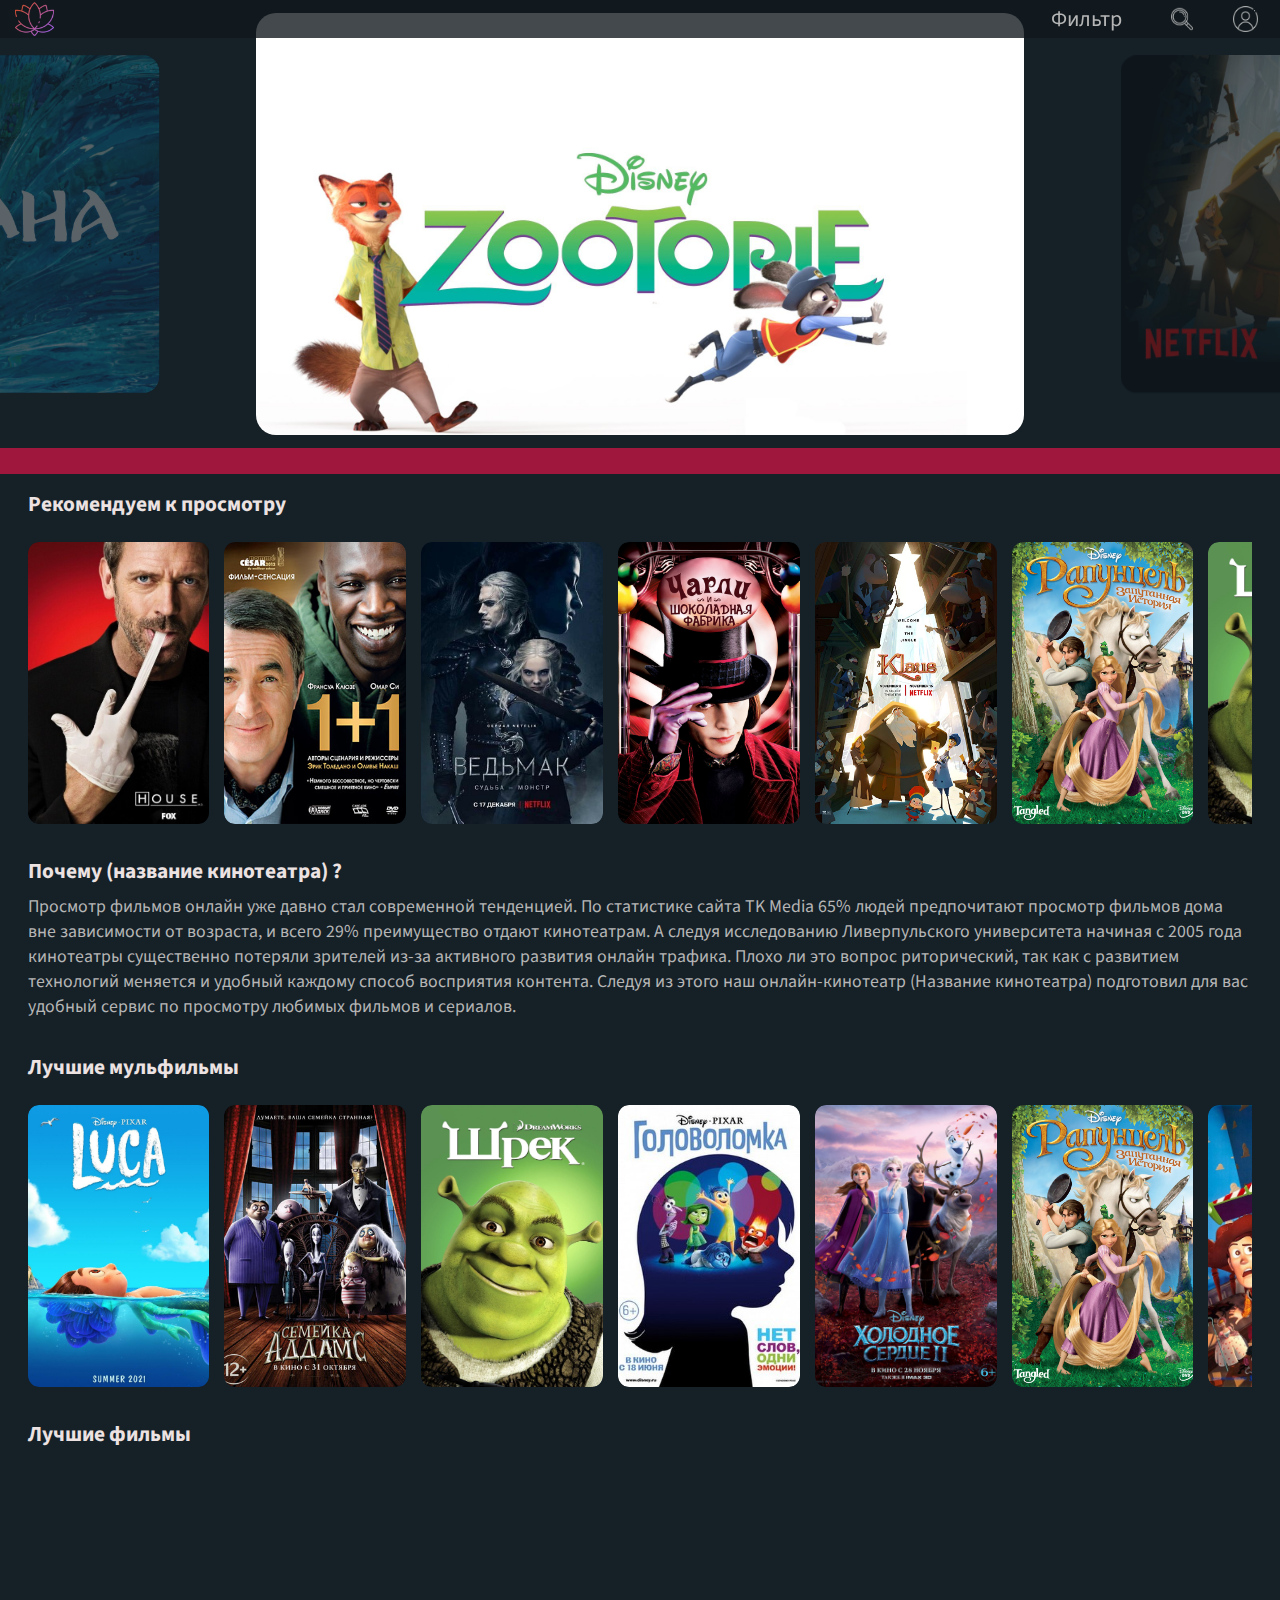
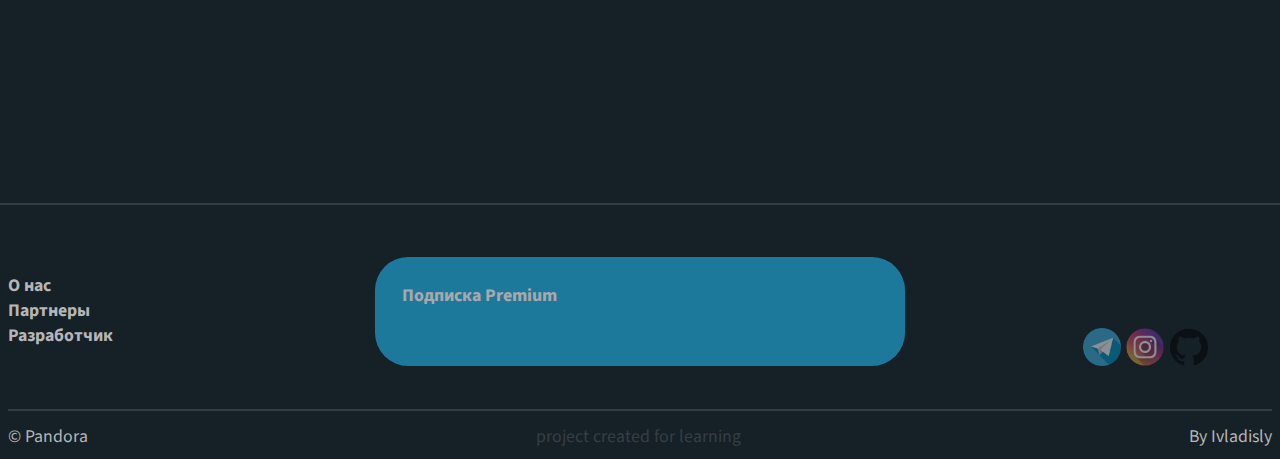
==== index.html @ 3c6affc3 "Add files via upload" ====
<!DOCTYPE html>
<html lang="en">
<head>
	<meta charset="UTF-8">
	<link rel="preconnect" href="https://fonts.googleapis.com">
	<link rel="preconnect" href="https://fonts.gstatic.com" crossorigin>
	<link href="https://fonts.googleapis.com/css2?family=Source+Sans+Pro:wght@400;600&display=swap" rel="stylesheet">
	<link rel="stylesheet" type="text/css" href="Style/swiper/swiper-bundle.min.css">
	<link rel="stylesheet" type="text/css" href="Style/cascading.css">
	<meta name="viewport" content="width=device-width, initial-scale=1.0">
	<meta content="width=device-width, initial-scale=1.0, maximum-scale=1.0, user-scale=0" name="viewport"/>
	<meta name="viewport" content="width=device-width"/>
	<title>SiteLogic</title>
</head>
<body>


	<div class="mainHeadBlock" id="head">
		<div class="header">
			<a href="#header" class="logoLink"><img class="logo" src="source/Icons/lotus.png"></a>
			<ul class="ul">
				Фильтр
			</ul>
			<div class="searchMainBlock">
				<img src="source/Icons/search.png" id="search_icon" class="popupLink">
			</div>
			<div class="profile">
				<img src="source/Icons/user.png" id="user_icon">
			</div>
		</div>
	</div>
	<div class="popupSearch">
		<div class="popupContent">
			<a class="popupClose">&#10006</a>
			<input type="text" name="" placeholder="Что-бы посмотреть ?" class="searchInput">
			<ul class="searchMenu">
				<ol>Моана</ol>
				<ol>Властелин колец</ol>
				<ol>Лука</ol>
				<ol>Дюна</ol>
				<ol>Клаус</ol>
				<ol>Пираты Карибского моря</ol>
				<ol></ol>
				<ol></ol>
				<ol></ol>
				<ol></ol>
				<ol></ol>
				<ol></ol>
				<ol></ol>
				<ol></ol>
				<ol></ol>
				<ol></ol>
				<ol></ol>
				<ol></ol>
				<ol></ol>
				<ol></ol>
				<ol></ol>
				<ol></ol>
				<ol></ol>
				<ol></ol>
				<ol></ol>
				<ol></ol>		
			</ul>
		</div>
	</div>


	<header class="headerHEADER" id="header">
		<div class="headerContainer">
			<div class="swiper-wrapper HeaderSlider">
				<div class="swiper-slide Header__slide" style="background-image: url(source/Background/Movie-Header/zootopia-poster.jpg);">
					<div class="HeaderSlide_info">
						<h3 class="Title">Зверополис</h3>
						<p> 9.1 <span class="bar"><span class="rating" style="width: 91%;"></span></span></p>
						<div class="pointer">
							<div class="follow"></div>
							<div class="dislike"></div>
							<div class="arrowUp"></div>
						</div>
					</div>
				</div>
				<div class="swiper-slide Header__slide" style="background-image: url(source/Background/Movie-Header/Klaus.jpg);">
					<div class="HeaderSlide_info">
						<h3 class="Title">Клаус</h3>
						<p> 9.3 <span class="bar"><span class="rating" style="width: 93%;"></span></span></p>
						<div class="pointer">
							<div class="follow"></div>
							<div class="dislike"></div>
							<div class="arrowUp"></div>
						</div>
					</div>
				</div>
				<div class="swiper-slide Header__slide" style="background-image: url(source/Background/Movie-Header/Sing2.jpg);">
					<div class="HeaderSlide_info">
						<h3 class="Title">Пой 2</h3>
						<p> 8.9 <span class="bar"><span class="rating" style="width: 89%;"></span></span></p>
						<div class="pointer">
							<div class="follow"></div>
							<div class="dislike"></div>
							<div class="arrowUp"></div>
						</div>
					</div>
				</div>
				<div class="swiper-slide Header__slide" style="background-image: url(source/Background/Movie-Header/Moana.jpg);">
					<div class="HeaderSlide_info">
						<h3 class="Title">Моана</h3>
						<p> 7.8 <span class="bar"><span class="rating" style="width: 78%;"></span></span></p>
						<div class="pointer">
							<div class="follow"></div>
							<div class="dislike"></div>
							<div class="arrowUp"></div>
						</div>
					</div>
				</div>

				</div>
				
			</div>
		</div>
	</header>
	<div class="header__bottomLine"></div>
	<div class="content">
		<div class="MainSliderBlock">
			<h2>Рекомендуем к просмотру</h2>
			<div class="recomendedBlock__inner">
				<div class="swiper-wrapper recomendedFilm_Slider">
					<div class="swiper-slide recomendedFilm">
						<div class="filmIMG__inner" style="background-image: url(source/Background/Movie_Poster/Recomended/House.jpg);">
							<div class="aboutFilm">
								<h3 class="title" href=""> Доктор Хаус </h3>
								<div class="follow follow_film"></div>
								<p class="film_raiting">8.9<span class="bar"><span class="rating" style="width: 89%;"></span></span></p>
								<p class="genre">2004, медицинская драма, сериалы, комедия </p>
								<p class="duration">42 мин.</p>
							</div>
						</div>
					</div>
					<div class="swiper-slide recomendedFilm">
						<div class="filmIMG__inner" style="background-image: url(source/Background/Movie_Poster/Recomended/1Plus1.jpg);">
							<div class="aboutFilm">
								<h3 class="title" href=""> 1 + 1 </h3>
								<div class="follow follow_film"></div>
								<p class="film_raiting">9.2<span class="bar"><span class="rating" style="width: 92%;"></span></span></p>
								<p class="genre">2011, драма, комедия</p>
								<p class="duration">112 мин.</p>
							</div>
						</div>
					</div>
					<div class="swiper-slide recomendedFilm">
						<div class="filmIMG__inner" style="background-image: url(source/Background/Movie_Poster/Recomended/Witcher.jpg);">
							<div class="aboutFilm">
								<h3 class="title" href=""> Ведьмак </h3>
								<div class="follow follow_film"></div>
								<p class="film_raiting">9.3<span class="bar"><span class="rating" style="width: 93%;"></span></span></p>
								<p class="genre">2019, сериалы, фэнтези, приключения</p>
								<p class="duration">47-67 мин.</p>
							</div>
						</div>
					</div>
					<div class="swiper-slide recomendedFilm">
						<div class="filmIMG__inner" style="background-image: url(source/Background/Movie_Poster/Recomended/charlieAndChocolate.jpg);">
							<div class="aboutFilm">
								<h3 class="title" href=""> Чарли и шоколадная фабрика</h3>
								<div class="follow follow_film"></div>
								<p class="film_raiting">9.5<span class="bar"><span class="rating" style="width: 95%;"></span></span></p>
								<p class="genre">2005, детский, фэнтези, мюзикл</p>
								<p class="duration">115 мин.</p>
							</div>
						</div>
					</div>
					<div class="swiper-slide recomendedFilm">
						<div class="filmIMG__inner" style="background-image: url(source/Background/Movie_Poster/Recomended/Klaus.jpg);">
							<div class="aboutFilm">
								<h3 class="title" href=""> Клаус</h3>
								<div class="follow follow_film"></div>
								<p class="film_raiting">9.3<span class="bar"><span class="rating" style="width: 93%;"></span></span></p>
								<p class="genre">2019, детский, комедия, драма</p>
								<p class="duration">97 мин.</p>
							</div>
						</div>
					</div>
					<div class="swiper-slide recomendedFilm">
						<div class="filmIMG__inner" style="background-image: url(source/Background/Movie_Poster/Recomended/Tangled.jpg);">
							<div class="aboutFilm">
								<h3 class="title" href=""> Рапунцель </h3>
								<div class="follow follow_film"></div>
								<p class="film_raiting">9.5<span class="bar"><span class="rating" style="width: 95%;"></span></span></p>
								<p class="genre">2010, детский, мюзикл</p>
								<p class="duration">100 мин.</p>
							</div>
						</div>
					</div>
					<div class="swiper-slide recomendedFilm">
						<div class="filmIMG__inner" style="background-image: url(source/Background/Movie_Poster/Recomended/Shrek.jpg);">
							<div class="aboutFilm">
								<h3 class="title" href=""> Шрек </h3>
								<div class="follow follow_film"></div>
								<p class="film_raiting">8.3<span class="bar"><span class="rating" style="width: 83%;"></span></span></p>
								<p class="genre">2001, комедия, фэнтези</p>
								<p class="duration">90 мин.</p>
							</div>
						</div>
					</div>
					<div class="swiper-slide recomendedFilm">
						<div class="filmIMG__inner" style="background-image: url(source/Background/Movie_Poster/Recomended/coldHeart_2.jpg);">
							<div class="aboutFilm">
								<h3 class="title" href=""> Холодное сердце 2 </h3>
								<div class="follow follow_film"></div>
								<p class="film_raiting">8.8<span class="bar"><span class="rating" style="width: 88%;"></span></span></p>
								<p class="genre">2019, детский, мюзикл</p>
								<p class="duration">103 мин.</p>
							</div>
						</div>
					</div>
					<div class="swiper-slide recomendedFilm">
						<div class="filmIMG__inner" style="background-image: url(source/Background/Movie_Poster/Recomended/ToyStory_1.jpg);">
							<div class="aboutFilm">
								<h3 class="title" href=""> История игрушек </h3>
								<div class="follow follow_film"></div>
								<p class="film_raiting">9.5<span class="bar"><span class="rating" style="width: 95%;"></span></span></p>
								<p class="genre">1995, детский, комедия</p>
								<p class="duration">81 мин.</p>
							</div>
						</div>
					</div>
					<div class="swiper-slide recomendedFilm">
						<div class="filmIMG__inner" style="background-image: url(source/Background/Movie_Poster/Recomended/puzzle.jpg);">
							<div class="aboutFilm">
								<h3 class="title" href=""> Головоломка </h3>
								<div class="follow follow_film"></div>
								<p class="film_raiting">8.2<span class="bar"><span class="rating" style="width: 82%;"></span></span></p>
								<p class="genre">2015, детский, комедия</p>
								<p class="duration">102 мин.</p>
							</div>
						</div>
					</div>
					<div class="swiper-slide recomendedFilm">
						<div class="filmIMG__inner" style="background-image: url(source/Background/Movie_Poster/Recomended/Raya.jpg);">
							<div class="aboutFilm">
								<h3 class="title" href=""> Райя и последний дракон </h3>
								<div class="follow follow_film"></div>
								<p class="film_raiting">8.9<span class="bar"><span class="rating" style="width: 89%;"></span></span></p>
								<p class="genre">2021, детский, фэнтези</p>
								<p class="duration">114 мин.</p>
							</div>
						</div>
					</div>
					<div class="swiper-slide recomendedFilm">
						<div class="filmIMG__inner" style="background-image: url(source/Background/Movie_Poster/Recomended/kungFuPanda.jpg);">
							<div class="aboutFilm">
								<h3 class="title" href=""> Кунг-фу панда </h3>
								<div class="follow follow_film"></div>
								<p class="film_raiting">7.8<span class="bar"><span class="rating" style="width: 78%;"></span></span></p>
								<p class="genre">2008, детский, комедия</p>
								<p class="duration">92 мин.</p>
							</div>
						</div>
					</div>
					<div class="swiper-slide recomendedFilm">
						<div class="filmIMG__inner" style="background-image: url(source/Background/Movie_Poster/Recomended/Adams.jpg);">
							<div class="aboutFilm">
								<h3 class="title" href=""> Семейка адамс </h3>
								<div class="follow follow_film"></div>
								<p class="film_raiting">6.6<span class="bar"><span class="rating" style="width: 66%;"></span></span></p>
								<p class="genre">2019, детский, комедия</p>
								<p class="duration">87 мин.</p>
							</div>
						</div>
					</div>
					<div class="swiper-slide recomendedFilm">
						<div class="filmIMG__inner" style="background-image: url(source/Background/Movie_Poster/Recomended/coldHeart_1.jpg);">
							<div class="aboutFilm">
								<h3 class="title" href=""> Холодное сердце </h3>
								<div class="follow follow_film"></div>
								<p class="film_raiting">7.8<span class="bar"><span class="rating" style="width: 78%;"></span></span></p>
								<p class="genre">2013, детский, мюзикл</p>
								<p class="duration">102 мин.</p>
							</div>
						</div>
					</div>
					<div class="swiper-slide recomendedFilm">
						<div class="filmIMG__inner" style="background-image: url(source/Background/Movie_Poster/Recomended/Luca.jpg);">
							<div class="aboutFilm">
								<h3 class="title" href=""> Лука </h3>
								<div class="follow follow_film"></div>
								<p class="film_raiting">7.7<span class="bar"><span class="rating" style="width: 77%;"></span></span></p>
								<p class="genre">2021, фэнтези, комедия</p>
								<p class="duration">95 мин.</p>
							</div>
						</div>
					</div>
				</div>
				<div class="swiper-button-next"></div>
				<div class="swiper-button-prev"></div>
			</div>
		</div>
		<div class="AboutUsInfoBlock">
			<h2> Почему (название кинотеатра) ?</h2>
			<p> Просмотр фильмов онлайн уже давно стал современной тенденцией. По статистике сайта TK Media 65% людей предпочитают просмотр фильмов дома вне зависимости от возраста, и всего 29% преимущество отдают кинотеатрам. А следуя исследованию Ливерпульского университета начиная с 2005 года кинотеатры существенно потеряли зрителей из-за активного развития онлайн трафика. Плохо ли это вопрос риторический, так как с развитием технологий меняется и удобный каждому способ восприятия контента. Следуя из этого наш онлайн-кинотеатр (Название кинотеатра) подготовил для вас удобный сервис по просмотру любимых фильмов и сериалов.</p>
		</div>
		<div class="MainSliderBlock">
			<h2> Лучшие мульфильмы </h2>
			<div class="recomendedBlock__inner">
				<div class="swiper-wrapper recomendedFilm_Slider">
					<div class="swiper-slide recomendedFilm">
						<div class="filmIMG__inner" style="background-image: url(source/Background/Movie_Poster/Recomended/Luca.jpg);">
							<div class="aboutFilm">
								<h3 class="title" href=""> Лука </h3>
								<div class="follow follow_film"></div>
								<p class="film_raiting">7.7<span class="bar"><span class="rating" style="width: 77%;"></span></span></p>
								<p class="genre">2021, фэнтези, комедия</p>
								<p class="duration">95 мин.</p>
							</div>
						</div>
					</div>
					<div class="swiper-slide recomendedFilm">
						<div class="filmIMG__inner" style="background-image: url(source/Background/Movie_Poster/Recomended/Adams.jpg);">
							<div class="aboutFilm">
								<h3 class="title" href=""> Семейка адамс </h3>
								<div class="follow follow_film"></div>
								<p class="film_raiting">6.6<span class="bar"><span class="rating" style="width: 66%;"></span></span></p>
								<p class="genre">2019, детский, комедия</p>
								<p class="duration">87 мин.</p>
							</div>
						</div>
					</div>
					<div class="swiper-slide recomendedFilm">
						<div class="filmIMG__inner" style="background-image: url(source/Background/Movie_Poster/Recomended/Shrek.jpg);">
							<div class="aboutFilm">
								<h3 class="title" href=""> Шрек </h3>
								<div class="follow follow_film"></div>
								<p class="film_raiting">8.3<span class="bar"><span class="rating" style="width: 83%;"></span></span></p>
								<p class="genre">2001, комедия, фэнтези</p>
								<p class="duration">90 мин.</p>
							</div>
						</div>
					</div>
					<div class="swiper-slide recomendedFilm">
						<div class="filmIMG__inner" style="background-image: url(source/Background/Movie_Poster/Recomended/puzzle.jpg);">
							<div class="aboutFilm">
								<h3 class="title" href=""> Головоломка </h3>
								<div class="follow follow_film"></div>
								<p class="film_raiting">8.2<span class="bar"><span class="rating" style="width: 82%;"></span></span></p>
								<p class="genre">2015, детский, комедия</p>
								<p class="duration">102 мин.</p>
							</div>
						</div>
					</div>
					<div class="swiper-slide recomendedFilm">
						<div class="filmIMG__inner" style="background-image: url(source/Background/Movie_Poster/Recomended/coldHeart_2.jpg);">
							<div class="aboutFilm">
								<h3 class="title" href=""> Холодное сердце 2 </h3>
								<div class="follow follow_film"></div>
								<p class="film_raiting">8.8<span class="bar"><span class="rating" style="width: 88%;"></span></span></p>
								<p class="genre">2019, детский, мюзикл</p>
								<p class="duration">103 мин.</p>
							</div>
						</div>
					</div>
					<div class="swiper-slide recomendedFilm">
						<div class="filmIMG__inner" style="background-image: url(source/Background/Movie_Poster/Recomended/Tangled.jpg);">
							<div class="aboutFilm">
								<h3 class="title" href=""> Рапунцель </h3>
								<div class="follow follow_film"></div>
								<p class="film_raiting">9.5<span class="bar"><span class="rating" style="width: 95%;"></span></span></p>
								<p class="genre">2010, детский, мюзикл</p>
								<p class="duration">100 мин.</p>
							</div>
						</div>
					</div>
					<div class="swiper-slide recomendedFilm">
						<div class="filmIMG__inner" style="background-image: url(source/Background/Movie_Poster/Recomended/ToyStory_1.jpg);">
							<div class="aboutFilm">
								<h3 class="title" href=""> История игрушек </h3>
								<div class="follow follow_film"></div>
								<p class="film_raiting">9.5<span class="bar"><span class="rating" style="width: 95%;"></span></span></p>
								<p class="genre">1995, детский, комедия</p>
								<p class="duration">81 мин.</p>
							</div>
						</div>
					</div>
					<div class="swiper-slide recomendedFilm">
						<div class="filmIMG__inner" style="background-image: url(source/Background/Movie_Poster/Recomended/Klaus.jpg);">
							<div class="aboutFilm">
								<h3 class="title" href=""> Клаус</h3>
								<div class="follow follow_film"></div>
								<p class="film_raiting">9.3<span class="bar"><span class="rating" style="width: 93%;"></span></span></p>
								<p class="genre">2019, детский, комедия, драма</p>
								<p class="duration">97 мин.</p>
							</div>
						</div>
					</div>
					<div class="swiper-slide recomendedFilm">
						<div class="filmIMG__inner" style="background-image: url(source/Background/Movie_Poster/Recomended/Raya.jpg);">
							<div class="aboutFilm">
								<h3 class="title" href=""> Райя и последний дракон </h3>
								<div class="follow follow_film"></div>
								<p class="film_raiting">8.9<span class="bar"><span class="rating" style="width: 89%;"></span></span></p>
								<p class="genre">2021, детский, фэнтези</p>
								<p class="duration">114 мин.</p>
							</div>
						</div>
					</div>
					<div class="swiper-slide recomendedFilm">
						<div class="filmIMG__inner" style="background-image: url(source/Background/Movie_Poster/Recomended/kungFuPanda.jpg);">
							<div class="aboutFilm">
								<h3 class="title" href=""> Кунг-фу панда </h3>
								<div class="follow follow_film"></div>
								<p class="film_raiting">7.8<span class="bar"><span class="rating" style="width: 78%;"></span></span></p>
								<p class="genre">2008, детский, комедия</p>
								<p class="duration">92 мин.</p>
							</div>
						</div>
					</div>
					<div class="swiper-slide recomendedFilm">
						<div class="filmIMG__inner" style="background-image: url(source/Background/Movie_Poster/Recomended/coldHeart_1.jpg);">
							<div class="aboutFilm">
								<h3 class="title" href=""> Холодное сердце </h3>
								<div class="follow follow_film"></div>
								<p class="film_raiting">7.8<span class="bar"><span class="rating" style="width: 78%;"></span></span></p>
								<p class="genre">2013, детский, мюзикл</p>
								<p class="duration">102 мин.</p>
							</div>
						</div>
					</div>
				</div>
				<div class="swiper-button-next"></div>
				<div class="swiper-button-prev"></div>
			</div>			
		</div>
		<div class="MainSliderBlock">
			<h2>Лучшие фильмы</h2>
			<div class="recomendedBlock__inner">
				<div class="swiper-wrapper recomendedFilm_Slider">
					<div class="swiper-slide recomendedFilm">
						<div class="filmIMG__inner" style="background-image: url(https://static.posters.cz/image/750/%D0%9F%D0%BB%D0%B0%D0%BA%D0%B0%D1%82%D0%B8/aquaman-one-sheet-i67833.jpg);">
							<div class="aboutFilm">
								<h3 class="title" href=""> Аквамен </h3>
								<div class="follow follow_film"></div>
								<p class="film_raiting">9.2<span class="bar"><span class="rating" style="width: 92%;"></span></span></p>
								<p class="genre">2018, фантастика, боевик, приключения</p>
								<p class="duration">144 мин.</p>
							</div>
						</div>
					</div>
					<div class="swiper-slide recomendedFilm">
						<div class="filmIMG__inner" style="background-image: url(https://fs.kinomania.ru/file/film_poster/5/96/596059d266f32a63144d67628a53db89.jpeg);">
							<div class="aboutFilm">
								<h3 class="title" href=""> Железный человек </h3>
								<div class="follow follow_film"></div>
								<p class="film_raiting">8.6<span class="bar"><span class="rating" style="width: 86%;"></span></span></p>
								<p class="genre">2008, фантастика, боевик</p>
								<p class="duration">120 мин.</p>
							</div>
						</div>
					</div>
					<div class="swiper-slide recomendedFilm">
						<div class="filmIMG__inner" style="background-image: url(https://avatars.mds.yandex.net/get-kinopoisk-image/4774061/7cab584d-092e-4c22-91c5-8b2dac51addf/300x);">
							<div class="aboutFilm">
								<h3 class="title" href=""> Дюна </h3>
								<div class="follow follow_film"></div>
								<p class="film_raiting">7.2<span class="bar"><span class="rating" style="width: 72%;"></span></span></p>
								<p class="genre">2021, фантастика, боевик, приключения</p>
								<p class="duration">155 мин.</p>
							</div>
						</div>
					</div>
					<div class="swiper-slide recomendedFilm">
						<div class="filmIMG__inner" style="background-image: url(https://www.film.ru/sites/default/files/movies/posters/2697547-1701311.jpeg);">
							<div class="aboutFilm">
								<h3 class="title" href=""> Виноваты звезды </h3>
								<div class="follow follow_film"></div>
								<p class="film_raiting">8.5<span class="bar"><span class="rating" style="width: 85%;"></span></span></p>
								<p class="genre">2014, романтика, драма</p>
								<p class="duration">126 мин.</p>
							</div>
						</div>
					</div>
					<div class="swiper-slide recomendedFilm">
						<div class="filmIMG__inner" style="background-image: url(https://www.themoviedb.org/t/p/w500/9xj4OXUbX2FYorf6Vat6Rlq1u01.jpg);">
							<div class="aboutFilm">
								<h3 class="title" href=""> Человек паук: Возвращение домой </h3>
								<div class="follow follow_film"></div>
								<p class="film_raiting">8.3<span class="bar"><span class="rating" style="width: 83%;"></span></span></p>
								<p class="genre">2017, фантастика, боевик, приключения</p>
								<p class="duration">133 мин.</p>
							</div>
						</div>
					</div>
					<div class="swiper-slide recomendedFilm">
						<div class="filmIMG__inner" style="background-image: url(https://i0.wp.com/www.henneth-annun.ru/wp-content/uploads/2013/11/DOS_Official_Poster.jpg?ssl=1);">
							<div class="aboutFilm">
								<h3 class="title" href=""> Хоббит: Нежданное путешествие</h3>
								<div class="follow follow_film"></div>
								<p class="film_raiting">8.8<span class="bar"><span class="rating" style="width: 88%;"></span></span></p>
								<p class="genre">2012, фэнтези, приключения, семейный</p>
								<p class="duration">162 мин.</p>
							</div>
						</div>
					</div>
					<div class="swiper-slide recomendedFilm">
						<div class="filmIMG__inner" style="background-image: url(https://static.hdrezka.ac/i/2013/8/14/c7f84934738c2fw18s42a.jpg);">
							<div class="aboutFilm">
								<h3 class="title" href=""> Пираты Карибского моря: Проклятие чёрной жемчужены</h3>
								<div class="follow follow_film"></div>
								<p class="film_raiting">9.6<span class="bar"><span class="rating" style="width: 96%;"></span></span></p>
								<p class="genre">2003, боевик, приключения, семейный</p>
								<p class="duration">143 мин.</p>
							</div>
						</div>
					</div>
					<div class="swiper-slide recomendedFilm">
						<div class="filmIMG__inner" style="background-image: url(https://www.film.ru/sites/default/files/movies/posters/32705014-1121453.jpg);">
							<div class="aboutFilm">
								<h3 class="title" href=""> Джокер</h3>
								<div class="follow follow_film"></div>
								<p class="film_raiting">9.1<span class="bar"><span class="rating" style="width: 91%;"></span></span></p>
								<p class="genre">2019, криминал, драма</p>
								<p class="duration">122 мин.</p>
							</div>
						</div>
					</div>
					<div class="swiper-slide recomendedFilm">
						<div class="filmIMG__inner" style="background-image: url(https://www.kino-teatr.ru/movie/poster/132560/96179.jpg);">
							<div class="aboutFilm">
								<h3 class="title" href=""> Рождество на двоих</h3>
								<div class="follow follow_film"></div>
								<p class="film_raiting">8.2<span class="bar"><span class="rating" style="width: 82%;"></span></span></p>
								<p class="genre">2019, романтика, комедия</p>
								<p class="duration">103 мин.</p>
							</div>
						</div>
					</div>
				</div>
				<div class="swiper-button-next"></div>
				<div class="swiper-button-prev"></div>
			</div>
		</div><!-- bigblock-->


			
	</div>
	<footer class="mainBottomBlock">
		<div class="bottomStageTop" id="bottom">
			<ul class="bottomUl">
				<a href="#bottom"><ol class="bottomOl"> <p>О нас</p></ol></a>
				<a href="#bottom"><ol class="bottomOl"> <p>Партнеры</p></ol></a>
				<a href="#bottom"><ol class="bottomOl"> <p>Разработчик</p></ol></a>
			</ul>
			<div class="bottomButtonSubscribe"><p>Подписка Premium</p></div>
			<div class="social">
				<a class="socialNetwork" href="https://t.me/Ivladisly" target="_blank"><img  src="source/Icons/telegram.png"></a>
				<a class="socialNetwork" href="https://www.instagram.com/ivladisly/" target="_blank"><img  src="source/Icons/instagram.png"></a>
				<a class="socialNetwork" href="https://github.com/IVladisly/KinoSite" target="_blank"><img src="source/Icons/github.png"></a>
			</div>
		</div>
		<div class="bottomStageBottom">
			<p>&#169 Pandora</p>
			<p>project created for learning</p>
			<p>By Ivladisly</p>
		</div>
		
	</footer>
	<script type="text/javascript" src="Style/swiper/swiper-bundle.min.js"></script>
	<script type="text/javascript" src="logic.js"></script>
</body>
</html>

<!-- <a href="https://www.flaticon.com/free-icons/telegram" title="telegram icons">Telegram icons created by Freepik - Flaticon</a> -->
<!-- <a href="https://www.flaticon.com/free-icons/save" title="save icons">Save icons created by Yogi Aprelliyanto - Flaticon</a> -->
<!-- <a href="https://www.flaticon.com/free-icons/github" title="github icons">Github icons created by Pixel perfect - Flaticon</a> -->
<!-- <a href="https://www.flaticon.com/free-icons/lotus" title="lotus icons">Lotus icons created by Good Ware - Flaticon</a> -->
<!-- <a href="https://www.flaticon.com/free-icons/search" title="search icons">Search icons created by Freepik - Flaticon</a> -->
<!-- <a href="https://www.flaticon.com/free-icons/user" title="user icons">User icons created by Freepik - Flaticon</a> -->
---- Style/cascading.css ----
*{
	margin: 0;
	padding: 0;

	font-size: 32px;
	line-height: 1.4;
	font-size: calc(14px + 17 * (100vw / 1600));

	text-decoration: none;
	box-sizing: border-box;
}

h1, h2, h3 {
	font-size: calc(11px + 13 * (100vw / 1600));
	color: var(--TitleColor);
}
p {
	font-size: calc(9px + 11 * (100vw / 1600));
	color: var(--TextColor);
}

:root {
	--SubscribeButton: #1f9fce; 
	--DarkBlueOpacity: #11181dc9;
	--DarkBlue: #152027;
	--RubyRed: #9f173d;
	--TextColor: #b6b6b6;
	--TitleColor: #ece2e2;
	--GoodRaiting: #1dee1b;
	--Popup: #152027c9;

	--TransitionOptimal: 0.5s;
	--TransitionMinimal: 0.3s;
}
body {
	background-color: var(--DarkBlue);
	font-family: 'Source Sans Pro', sans-serif;
	font-weight: 400;
	overflow-x: hidden;

}
 /* ======================head====================== */


.mainHeadBlock {
	z-index: 100;
	width: 100%;
	height: 3vw;
	background-color: var(--DarkBlueOpacity);
	position: fixed;

}
.header {
	width: 100%;
	max-width: 1600px;
	height: 100%;

	margin: 0 auto;
	padding: 0 .1em;

	display: grid;
	align-items: center;
	justify-items: center;
	grid-template-columns: 5% 75% 10% 5% 5%;
	grid-template-rows: 100%;
	grid-template-areas:"logo none empty search user";

	
}
.ul {
	color:  var(--TextColor);
	font-size: .8em;
	cursor: pointer;
	grid-area: empty;
	transition: var(--TransitionMinimal);
}
.ul:hover {
	color: #fff;
}
.logo {
	width: 2em;
	height: 100%;
	max-width: 100%;
	object-fit: contain;

	grid-area: logo;
}
.logoLink {
	max-width: 100%;
	height: 100%;
}

.searchMainBlock {
	width: 1.7vw;
	height: 100%;
	grid-area: search;
	cursor: pointer;
}
#search_icon {
	max-width: 100%;
	height: 100%;
	transition: var(--TransitionMinimal);
	will-change: transform;
	transform-origin: center center;
	object-fit: contain;
}
#search_icon:hover {
	transform: scale(1.1);
}
.profile {
	width: 2vw;
	height: 100%;
	grid-area: user;
	cursor: pointer;
}
#user_icon {
	max-width: 100%;
	height: 100%;
	transition: var(--TransitionMinimal);
	object-fit: contain;
}
#user_icon:hover {
	transform: scale(1.1);
}




.popupSearch {
	z-index: 1000;
	width: 100%;
	height: 100%;
	position: fixed;
	display: flex;
	align-items: center;
	justify-content: center;
	padding: 1em;
	background-color: var(--Popup);
	transition: var(--TransitionMinimal);
	opacity: 0;
	visibility: hidden;
	
}
.popupSearch.open {
	opacity: 1;
	visibility: visible;
}
.popupContent {
	width: 100%;
	max-width: 1600px;
	height: 80%;
	position: relative;
	transition: var(--TransitionMinimal);
	transform: translate(0, -100%);
}
.popupContent.open {
	transform: translate(0);
}
.searchInput {
	width: 100%;
	height: 4vw;
	padding-left: .5em;
	background-color: var(--DarkBlue);
	color: var(--TextColor);
	border-radius: .8em;
	border: .04em solid var(--TextColor);
}
.popupClose {
	cursor: pointer;
	position: absolute;
	color: var(--TextColor);
	transition: var(--TransitionMinimal);
	right: -2em;
	top: -2em;
}
.popupClose:hover {
	color: var(--TitleColor);
	transform: scale(1.2);
}
.searchMenu {
	color: var(--TextColor);
	margin-top: 2em;
	cursor: pointer;
}
.searchMenu ol {
	margin-bottom: .2em;
	display: block;
}
.searchMenu ol.hide {
	display: none;
}
mark {
	background-color: var(--RubyRed);
}

/* ======================/head====================== */
.headerHEADER {
	margin: 0 auto;
	width: 100%;
	max-width: 2000px;
	height: 35vw;
	max-height: 700px;
}

.headerContainer {
	height: 100%;
	width: 100%;
	padding: 1% 20%;
	margin: 0 auto;
	overflow-x: hidden; 
}
.Header__slide {
	max-width: 100%;
	background-size: cover;
	border-radius: 20px;

	overflow: hidden;

	display: flex;
	justify-content: center;
	align-items: flex-end;
	
}
.headerContainer .swiper-slide {
	opacity: .3;
	transition: 1.2s;
	transform: scale(0.8);
}
.headerContainer .swiper-slide-active {
	opacity: 1;
	transition: 1.2s;
	transform: scale(1);
}

/* Информационная панель о фильме ШАПКА */
.HeaderSlide_info {
	z-index: 100;
	width: 100%;
	height: 20%;
	transform: translateY(+100%);

	display: grid;
	align-items: center;

	grid-template-areas: "title bar pointer";


	background-color: var(--DarkBlueOpacity);
	opacity: 85%;
	transition: .6s;
}
.swiper-slide-active:hover .HeaderSlide_info {
	transform: translateY(0);
	opacity: 85%;
}
.Title {
	font-size: 1em;
	margin: .2em 0 .2em .4em ;
	grid-area: title;
}

.bar {
	grid-area: bar;

	display: block;
	height: .2em;
	border-radius: 10px;
	overflow: hidden;
	margin-top: .2em;
	
	width: 90%;

	background-color: var(--DarkBlue);
	
}
.rating {
	background-color: var(--GoodRaiting);
	height: 100%;
	float: left;
}
.pointer {
	grid-area: pointer;
	display: flex;
	justify-content: right;

	
}
.follow, .dislike, .arrowUp {
	background-size: cover;
	width: .9em;
	height: .9em;
	margin-right: 6%;
	transition: .3s;
}
.follow {
	background-image: url('../source/Icons/follow_off.png');
}
.dislike {
	background-image: url('../source/Icons/dislike_off.png');
}
.arrowUp {
	background-image: url('../source/Icons/arrow_up.png');
}
.follow:hover {
	background-image: url('../source/Icons/follow_on.png');
}
.dislike:hover {
	background-image: url('../source/Icons/dislike_on.png');
}
.arrowUp:hover {
	transform: translateY(-10%);
}



.header__bottomLine {
	width: 100%;
	height: 2vw;
	background-color: var(--RubyRed);
}
/* ============================Content============================ */
.content {
	margin: 0 auto;
	padding: .6em 1em; 
	width: 100%;
	max-width: 1650px; 
	height: auto;
	background-color: var(--DarkBlue);

}
.MainSliderBlock {
	position: relative;
}
.swiper-button-next:after, .swiper-button-prev:after {
	height: 20px;
	width: 20px;
	color: var(--RubyRed);
	font-size: 1em;
	font-weight: bold;

}
.swiper-button-disabled {
	display: none;
}
.swiper-button-next {
	left: 101%;
}
.swiper-button-prev {
	left: -2%;
}
.recomendedFilm_Slider {
	display: flex;
	align-items: center;
	
}
.recomendedBlock__inner {
	margin: .8em 0 1.2em;
	width: 100%;
	height: 19vw;
	overflow: hidden;
}
.recomendedFilm {
	overflow: hidden;
	border-radius: .4em;
	
}
.filmIMG__inner {
	width: 100%;
	height: 100%;
	background-size: cover;
	background-position: center;
	transition: var(--TransitionOptimal);

	will-change: transform;
	transform-origin: center center;
}
.filmIMG__inner:hover {
	transform: scale(1.1);
}
.aboutFilm {
	z-index: 100;
	width: 100%;
	height: 100%;
	padding: 0.15em;
	background-color: var(--DarkBlueOpacity);

	opacity: 0;
	transition: var(--TransitionOptimal);
	will-change: transform;
	transform-origin: center center;
	
	display: grid;
	grid-template-rows: 50% 15% 25% 10%;
	grid-template-columns: 3fr 1fr;
	grid-template-areas: 
	"Title Title"
	"Bar Bar"
	"genre genre"
	"duration followFilm";
	cursor: pointer;

}
.aboutFilm p {
	font-size: calc(6px + 13 * (100vw / 1600));
	line-height: 0.9em;
	align-items: center;
}
.aboutFilm:hover {
	opacity: 1;
	transform: scale(0.92);
}
.follow_film {
	grid-area: followFilm;
	margin: 0 auto;
}
.film_raiting  {
	grid-area: Bar;
}
.title {
	grid-area: Title;
	overflow: hidden;
	white-space: nowrap;
	text-overflow: ellipsis;
}
.genre {
	grid-area: genre;
	margin-bottom: .2em; 
}
.duration {
	grid-area: duration;
}


.AboutUsInfoBlock {
	margin-bottom: 1.2em;
}
.AboutUsInfoBlock h2 {
	margin-bottom: 0.4em;
}

/* ============================Bottom============================ */
.mainBottomBlock {
	width: 100%;
	height: 20vw;
	max-width: 1600px;
	padding: .8em .3em; 
	margin: 0 auto;
	overflow: hidden;

	border-top: 2px solid #fff2;

}
.bottomStageTop {
	width: 100%;
	height: 80%;
	margin-bottom: .5em;

	display: grid;
	justify-items: center;
	align-items: center;
	grid-template-columns:1fr 3fr 1fr;
	grid-template-areas: 
	"link subscribeButton none"
	"link subscribeButton none"
	"link subscribeButton social";
}
.bottomUl {
	width: 100%;
	grid-area: link;
	font-weight: bold;
}
.bottomUl p:hover {
	color: var(--RubyRed);
	cursor: pointer;
	transition: var(--TransitionMinimal);
}
.bottomButtonSubscribe {
	width: 70%;
	height: 65%;
	padding: 1em;
	text-align: left;
	font-weight: bold;
	background-color: var(--SubscribeButton);
	border-radius: 1.2em;
	transition: var(--TransitionOptimal);
	opacity: .7;

	grid-area: subscribeButton;
}
.bottomButtonSubscribe p {
	color: var(--TitleColor);
}
.bottomButtonSubscribe:hover {
	opacity: 1;
	box-shadow: .4em .5em .05em .1em #1a566d;
}
.social {
	width: 100%;
	height: 100%;
	display: flex;
	justify-content: center;
	align-items: center;
	grid-area: social;
}
.socialNetwork{
	width: 15%;
	margin: .1em;
	cursor: pointer;
}
.socialNetwork img {
	max-width: 100%;
	object-fit: cover;
	transition: var(--TransitionMinimal);
	opacity: .5;
}
.socialNetwork img:hover{
	opacity: 1;
	transform: translate(0 , -.2em);


}

.bottomStageBottom {
	width: 100%;
	height: 20%;
	padding-top: .5em;
	display: flex;
	justify-content: space-between;
	border-top: 2px solid #fff2;
}

.bottomStageBottom p:nth-child(2){
	opacity: .2;
}

/* Media */

@media (min-width: 2000px) {
	.recomendedBlock__inner {
		max-height: 310px;
		max-width: 100%;

	}
}

@media (max-width: 1600px) {
	.aboutFilm {
		opacity: 0;
		height: 100%;
		overflow: hidden;
		grid-template-rows: 50% 20% 30%;
		grid-template-columns: 100%;
		grid-template-areas: 
		"Title Title"
		"Bar Bar"
		"genre genre";
	}
	.aboutFilm:hover, .filmIMG__inner:hover {
		transform: none;
	}
	.recomendedBlock__inner {
		height: 22vw;
	}
	.recomendedFilm, .filmIMG__inner {
		border-radius: 0.4em;
		overflow: hidden;
	}
	.swiper-button-next, .swiper-button-prev {
		display: none;
	}
}


@media (max-width: 850px) {
	.HeaderSlide_info {
		height: 100%;
	}
	.recomendedBlock__inner {
		height: 43vw;
	}
	.aboutFilm {
		opacity: 1;
		height: 30%;
		padding-bottom: 0;
		overflow: hidden;
		align-items: center;
		grid-template-rows: 100%;
		grid-template-columns: 100%;
		grid-template-areas: 
		"Title";
	}
	.film_raiting, .genre, .duration, .Bar {
		display: none;
	}
	.recomendedFilm, .filmIMG__inner {
		border-radius: 0.4em;
		overflow: hidden;
	}
	.swiper-button-next, .swiper-button-prev {
		display: none;
	}
	.MainSliderBlock {
		padding: 0;
	}
	.mainBottomBlock {
		height: 40vw;
	}

	.bottomStageTop {
	grid-template-areas: 
	"link subscribeButton social"
	"link subscribeButton social"
	"link subscribeButton social";
	}
	.social {
		flex-direction: column;
	}
	.socialNetwork {
		width: 30%;
	}

}
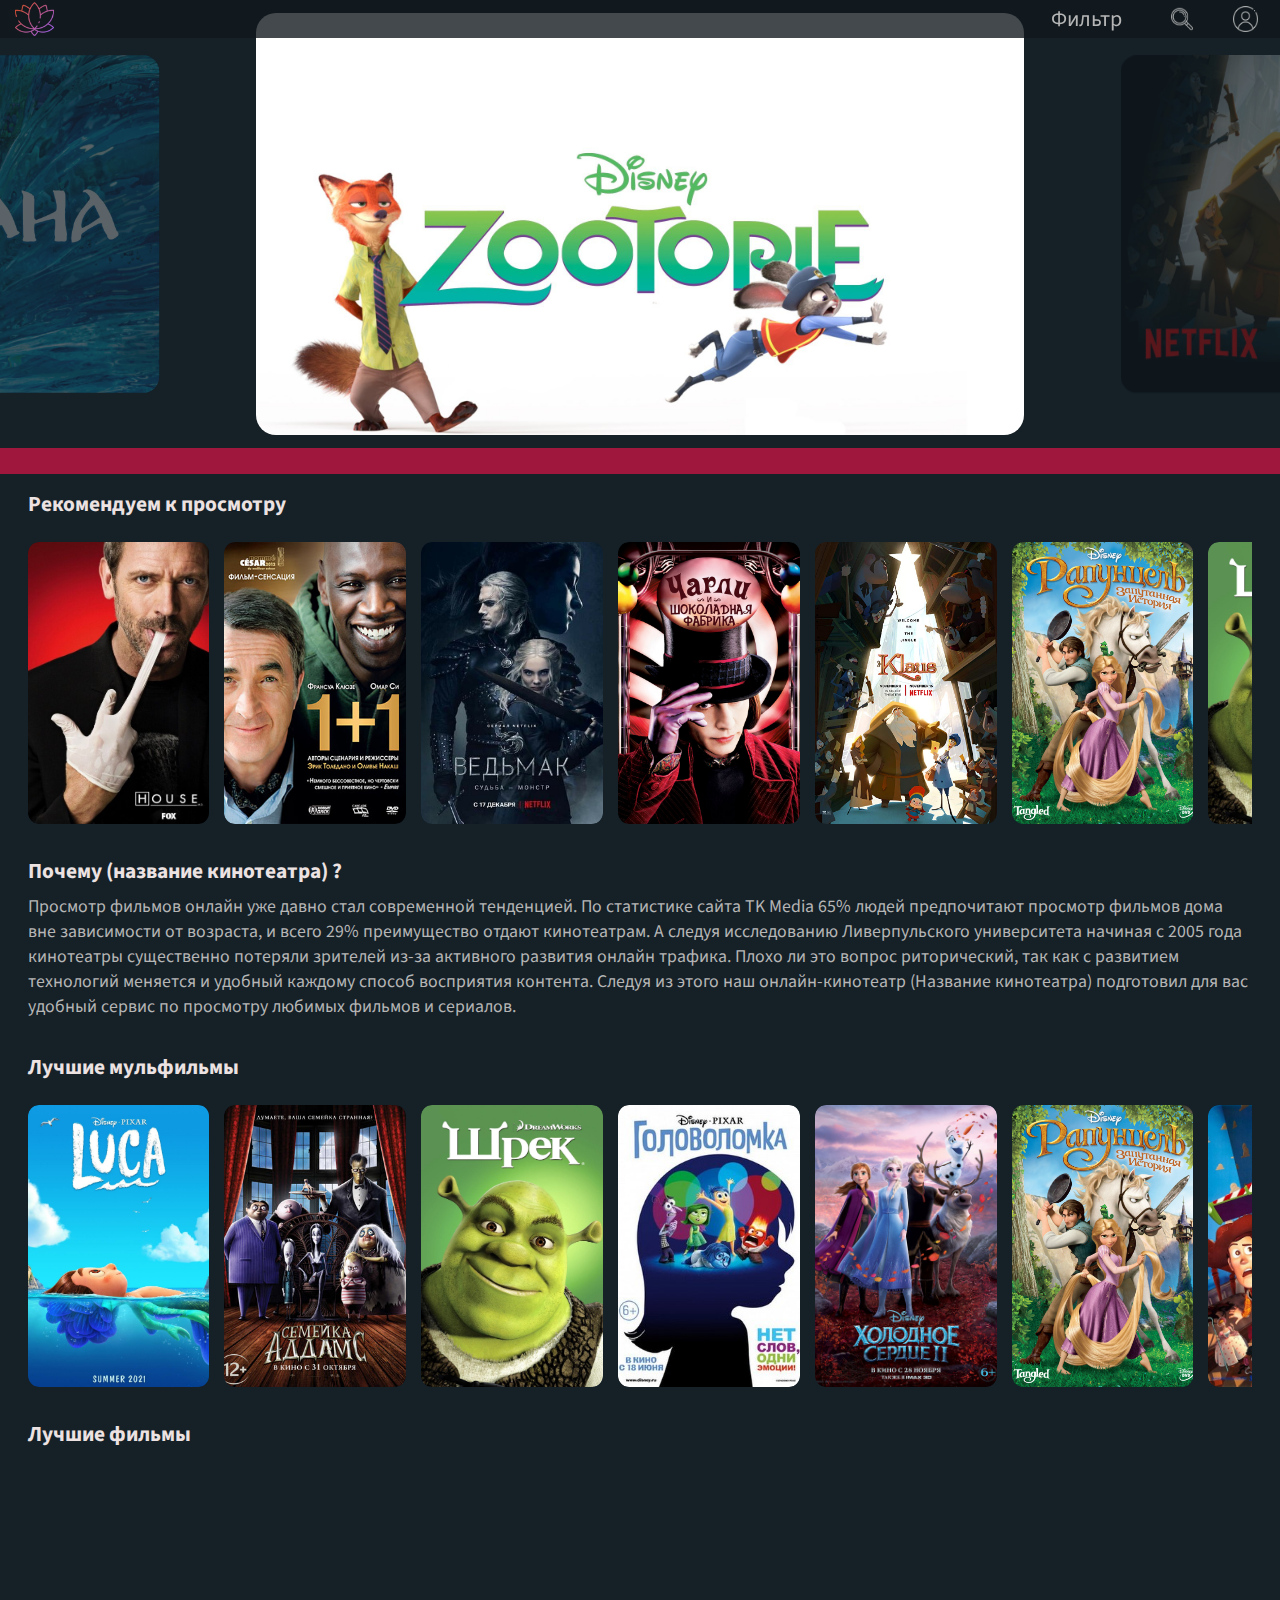
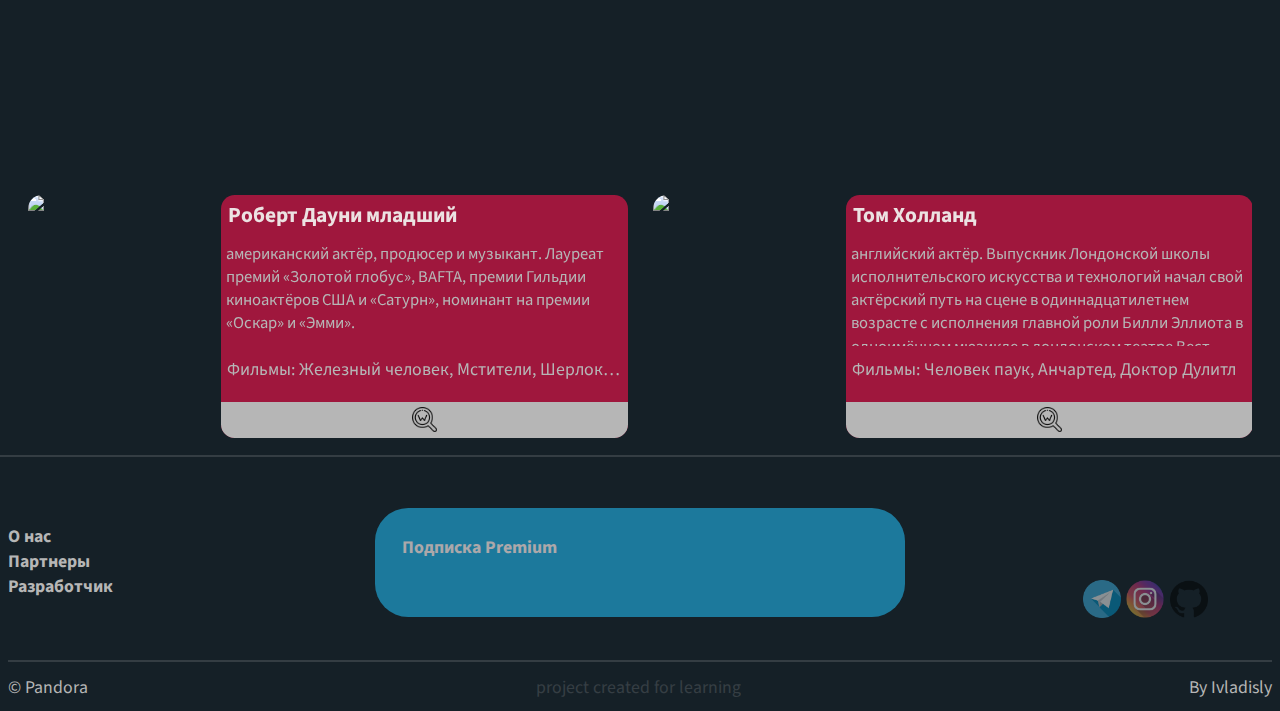
==== commit ea265b00: "Add files via upload" ====
--- a/index.html
+++ b/index.html
@@ -10,7 +10,7 @@
 	<meta name="viewport" content="width=device-width, initial-scale=1.0">
 	<meta content="width=device-width, initial-scale=1.0, maximum-scale=1.0, user-scale=0" name="viewport"/>
 	<meta name="viewport" content="width=device-width"/>
-	<title>SiteLogic</title>
+	<title>Lotus</title>
 </head>
 <body>
 
@@ -35,30 +35,30 @@
 			<input type="text" name="" placeholder="Что-бы посмотреть ?" class="searchInput">
 			<ul class="searchMenu">
 				<ol>Моана</ol>
-				<ol>Властелин колец</ol>
+				<ol>Хоббиты</ol>
 				<ol>Лука</ol>
 				<ol>Дюна</ol>
 				<ol>Клаус</ol>
 				<ol>Пираты Карибского моря</ol>
-				<ol></ol>
-				<ol></ol>
-				<ol></ol>
-				<ol></ol>
-				<ol></ol>
-				<ol></ol>
-				<ol></ol>
-				<ol></ol>
-				<ol></ol>
-				<ol></ol>
-				<ol></ol>
-				<ol></ol>
-				<ol></ol>
-				<ol></ol>
-				<ol></ol>
-				<ol></ol>
-				<ol></ol>
-				<ol></ol>
-				<ol></ol>
+				<ol>Доктор Хаус</ol>
+				<ol>1+1</ol>
+				<ol>Ведьмак</ol>
+				<ol>Чарли и шоколадная фабрика</ol>
+				<ol>Рапунцель</ol>
+				<ol>Шрек</ol>
+				<ol>Холодное сердце 2</ol>
+				<ol>История игрушек</ol>
+				<ol>Головоломка</ol>
+				<ol>Райа и последний дракон</ol>
+				<ol>Кунг-фу панда</ol>
+				<ol>Семейка Адамс</ol>
+				<a href="film.html"><ol>Холодное сердце</ol></a>
+				<ol>Аквамен</ol>
+				<ol>Железный человек</ol>
+				<ol>Виноваты звезды</ol>
+				<ol>Чеорвек паук</ol>
+				<ol>Джокер</ol>
+				<ol>Рождевство на двоих</ol>
 				<ol></ol>		
 			</ul>
 		</div>
@@ -289,6 +289,11 @@
 							</div>
 						</div>
 					</div>
+					<div class="swiper-slide recomendedFilm">
+						<div class="filmIMG__inner moreFilm">
+							<a href="moreFilm.html" class="moreLink"> Увидеть больше...</a>
+						</div>
+					</div>
 				</div>
 				<div class="swiper-button-next"></div>
 				<div class="swiper-button-prev"></div>
@@ -423,6 +428,11 @@
 							</div>
 						</div>
 					</div>
+					<div class="swiper-slide recomendedFilm">
+						<div class="filmIMG__inner moreFilm">
+							<a href="moreFilm.html" class="moreLink">Увидеть больше...</a>
+						</div>
+					</div>
 				</div>
 				<div class="swiper-button-next"></div>
 				<div class="swiper-button-prev"></div>
@@ -531,21 +541,86 @@
 							</div>
 						</div>
 					</div>
+					<div class="swiper-slide recomendedFilm">
+						<div class="filmIMG__inner moreFilm">
+							<a href="moreFilm.html" class="moreLink">Увидеть больше...</a>
+						</div>
+					</div>
 				</div>
 				<div class="swiper-button-next"></div>
 				<div class="swiper-button-prev"></div>
 			</div>
-		</div><!-- bigblock-->
-
-
-			
+		</div> <!-- bigblock-->	
+	<div class="MainSliderBlock actorSliderBlock">
+		<div class="actorInfoMainBlock">
+			<div class="swiper-wrapper actorSlider">
+					<div class="swiper-slide actorSlide">
+						<div class="actorImgBlock">
+							<img class="actorImg" src="https://i.pinimg.com/550x/a4/4e/ec/a44eec35220756f4bb0f64190b345822.jpg">
+						</div>
+						<div class="actorInfoBlock">
+							<h3 class="actorTitle">Роберт Дауни младший</h3>
+							<p class="actorText">американский актёр, продюсер и музыкант. Лауреат премий «Золотой глобус», BAFTA, премии Гильдии киноактёров США и «Сатурн», номинант на премии «Оскар» и «Эмми».</p>
+							<p class="actorFilm"> Фильмы: Железный человек, Мстители, Шерлок Холмс</p>
+							<div class="actorMoreBlock">
+								<a class="wiki" href="https://ru.wikipedia.org/wiki/Дауни,_Роберт_(младший)" target="_blank"><img class="actorMore" src="source/Icons/wiki.png"></a>
+							</div>
+						</div>
+
+					</div>
+					<div class="swiper-slide actorSlide">
+						<div class="actorImgBlock">
+							<img class="actorImg" src="https://avatars.mds.yandex.net/get-kinopoisk-image/1600647/9e38e7a7-0dc7-4e04-9a1d-a580ec1b4de4/280x420">
+						</div>
+						<div class="actorInfoBlock">
+							<h3 class="actorTitle">Том Холланд</h3>
+							<p class="actorText">английский актёр. Выпускник Лондонской школы исполнительского искусства и технологий начал свой актёрский путь на сцене в одиннадцатилетнем возрасте с исполнения главной роли Билли Эллиота в одноимённом мюзикле в лондонском театре Вест-Энда</p>
+							<p class="actorFilm"> Фильмы: Человек паук, Анчартед, Доктор Дулитл</p>
+							<div class="actorMoreBlock">
+								<a class="wiki" href="https://ru.wikipedia.org/wiki/Холланд,_Том_(актёр)" target="_blank"><img class="actorMore" src="source/Icons/wiki.png"></a>
+							</div>
+						</div>
+					</div>
+					<div class="swiper-slide actorSlide">
+						<div class="actorImgBlock">
+							<img class="actorImg" src="https://upload.wikimedia.org/wikipedia/commons/thumb/2/28/Zendaya_-_2019_by_Glenn_Francis.jpg/1200px-Zendaya_-_2019_by_Glenn_Francis.jpg">
+						</div>
+						<div class="actorInfoBlock">
+							<h3 class="actorTitle">Зендея Мари Штёрмер Коулман</h3>
+							<p class="actorText">американская актриса, певица, танцовщица и модель. Наиболее известна по роли Мишель «Эм-Джей» Джонс-Уотсон в фильмах «Человек-паук: Возвращение домой», «Человек-паук: Вдали от дома» и «Человек-паук: Нет пути домой»</p>
+							<p class="actorFilm"> Фильмы: Эйфория, Человек паук-нет пути домой, Дюна</p>
+							<div class="actorMoreBlock">
+								<a class="wiki" href="https://ru.wikipedia.org/wiki/Зендея" target="_blank"><img class="actorMore" src="source/Icons/wiki.png"></a>
+							</div>
+						</div>
+					</div>
+					<div class="swiper-slide actorSlide">
+						<div class="actorImgBlock">
+							<img class="actorImg" src="https://womanadvice.ru/sites/default/files/21/benedikt_kamberbetch.jpg">
+						</div>
+						<div class="actorInfoBlock">
+							<h3 class="actorTitle">Бенедикт Камбербэтч</h3>
+							<p class="actorText">британский актёр театра, кино и телевидения. Лауреат премии Лоренса Оливье, «Эмми» и «BAFTA TV», трёхкратный номинант на премию «Золотой глобус», номинант на премию «Оскар».</p>
+							<p class="actorFilm"> Фильмы: Доктор Стрэндж, Мстители, Шерлок</p>
+							<div class="actorMoreBlock">
+								<a class="wiki" href="https://ru.wikipedia.org/wiki/Камбербэтч,_Бенедикт" target="_blank"><img class="actorMore" src="source/Icons/wiki.png"></a>
+							</div>
+						</div>
+					</div>
+			</div>
+			<div class="swiper-button-next"></div>
+			<div class="swiper-button-prev"></div>
+		</div>
 	</div>
+
+	</div> <!--content--> 
+
 	<footer class="mainBottomBlock">
 		<div class="bottomStageTop" id="bottom">
 			<ul class="bottomUl">
-				<a href="#bottom"><ol class="bottomOl"> <p>О нас</p></ol></a>
-				<a href="#bottom"><ol class="bottomOl"> <p>Партнеры</p></ol></a>
-				<a href="#bottom"><ol class="bottomOl"> <p>Разработчик</p></ol></a>
+				<a href="moreFilm.html"><ol class="bottomOl"> <p>О нас</p></ol></a>
+				<a href="moreFilm.html"><ol class="bottomOl"> <p>Партнеры</p></ol></a>
+				<a href="moreFilm.html"><ol class="bottomOl"> <p>Разработчик</p></ol></a>
 			</ul>
 			<div class="bottomButtonSubscribe"><p>Подписка Premium</p></div>
 			<div class="social">
--- a/Style/cascading.css
+++ b/Style/cascading.css
@@ -18,6 +18,11 @@
 	font-size: calc(9px + 11 * (100vw / 1600));
 	color: var(--TextColor);
 }
+a {
+	text-decoration: none;
+	color: var(--TextColor);
+}
+
 
 :root {
 	--SubscribeButton: #1f9fce; 
@@ -122,17 +127,12 @@
 #user_icon:hover {
 	transform: scale(1.1);
 }
-
-
-
-
 .popupSearch {
 	z-index: 1000;
 	width: 100%;
 	height: 100%;
 	position: fixed;
 	display: flex;
-	align-items: center;
 	justify-content: center;
 	padding: 1em;
 	background-color: var(--Popup);
@@ -167,11 +167,10 @@
 }
 .popupClose {
 	cursor: pointer;
-	position: absolute;
+	float: right;
+    margin: 1em;
 	color: var(--TextColor);
 	transition: var(--TransitionMinimal);
-	right: -2em;
-	top: -2em;
 }
 .popupClose:hover {
 	color: var(--TitleColor);
@@ -181,13 +180,21 @@
 	color: var(--TextColor);
 	margin-top: 2em;
 	cursor: pointer;
+	padding-bottom: .5em;
+	height: 79%;
+	overflow-y: hidden;
 }
 .searchMenu ol {
 	margin-bottom: .2em;
 	display: block;
+	width: 40%;
 }
 .searchMenu ol.hide {
 	display: none;
+}
+.searchMenu ol:hover {
+	background-color: var(--RubyRed);
+	color: var(--TitleColor);
 }
 mark {
 	background-color: var(--RubyRed);
@@ -374,6 +381,7 @@
 	will-change: transform;
 	transform-origin: center center;
 }
+
 .filmIMG__inner:hover {
 	transform: scale(1.1);
 }
@@ -437,7 +445,118 @@
 .AboutUsInfoBlock h2 {
 	margin-bottom: 0.4em;
 }
-
+.moreFilm {
+	z-index: 1;
+	background: rgb(254,254,254);
+	background: radial-gradient(circle, rgba(254,254,254,0.13) 0%, rgba(159,23,61,0.2) 90%);
+
+
+	cursor: pointer;
+	transition: var(--TransitionMinimal);
+
+}
+.moreLink {
+	color: var(--TextColor);
+	height: 100%;
+	width: 100%;
+	text-align: center;
+	font-size: .5em;
+
+	display: flex;
+	justify-content: center;
+	align-items: center;
+}
+/* ============================ActorSlider============================ */
+.actorSliderBlock {
+	height: 19vw;
+	
+}
+.actorInfoMainBlock {
+	width: 100%;
+	height: 100%;
+	overflow: hidden;
+	margin: 1.5em 0;
+	
+}
+.actorSlider {
+	width: 100%;
+	height: 100%;	
+}
+.actorSlide {
+	display: grid;
+	grid-template-columns: 30% 70%;
+	grid-template-areas:"actorIMG actorInfo"; 
+	cursor: pointer;
+}
+.actorImgBlock {
+	display: flex;
+	grid-area: actorIMG;
+	border-radius: .5em;
+	overflow: hidden;
+}
+.actorImg {
+	
+	max-width: 100%;
+	width: 100%;
+	object-fit: cover;
+	
+}
+.actorInfoBlock {
+	grid-area: actorInfo;
+	margin-left: .5em;
+	background-color: var(--RubyRed);
+	overflow: hidden;
+	border-radius: .5em;
+	display: grid;
+	grid-template-columns: 100%;
+	grid-template-rows:15% 50% 20% 15%;
+	grid-template-areas:
+	"actorTitle"
+	"actorText"
+	"actorFilm"
+	"actorMore"
+	;
+}
+.actorTitle, .actorText, .actorFilm{
+	padding: .3em;
+}
+.actorTitle {
+	grid-area: actorTitle;
+}
+.actorText {
+	grid-area: actorText;
+	font-size: .6em;
+	margin: .4em 0;
+	max-height: 100%;
+	overflow-x: auto;
+
+}
+.actorFilm {
+	grid-area: actorFilm;
+	overflow: hidden;
+	white-space: nowrap;
+	text-overflow: ellipsis;
+}
+.actorMoreBlock {
+	display: flex;
+	padding: .2em;
+	justify-content: center;
+	background-color: var(--TextColor);
+	grid-area: actorMore;
+}
+.wiki{
+	display: flex;
+	justify-content: center;
+	width: 20%;
+}
+.actorMore {
+	object-fit: cover;
+	transition: var(--TransitionOptimal);
+	
+}
+.actorMore:hover {
+	transform: scale(1.1);
+}
 /* ============================Bottom============================ */
 .mainBottomBlock {
 	width: 100%;
@@ -570,7 +689,6 @@
 	}
 }
 
-
 @media (max-width: 850px) {
 	.HeaderSlide_info {
 		height: 100%;
@@ -618,5 +736,52 @@
 	.socialNetwork {
 		width: 30%;
 	}
-
-}
+	.mainHeadBlock {
+		height: 15vw;
+	}
+	.searchInput {
+		height: 10vw;
+	}
+	.header {
+		grid-template-columns: 25% 25% 25% 25%;
+		grid-template-areas:"logo empty search user";
+	}
+	.searchMainBlock {
+		width: 25%;
+		margin-left: 1.5em;
+	}
+	.profile {
+		width: 25%;
+	}
+	.ul {
+		font-size: 1.4em;
+	}
+	.searchMenu ol {
+		width: 100%;
+	}
+	.popupContent {
+		height: 33%;
+	}
+	.actorSlide {
+		 
+	}
+	.actorSliderBlock {
+		height: 40vw; 
+	}
+	.actorImgBlock {
+		
+	}
+	.actorInfoBlock {
+	grid-template-columns: 100%;
+	grid-template-rows: 15% 65% 20%;
+	grid-template-areas:
+	"actorTitle"
+	"actorText"
+	"actorMore";
+	}
+	.actorMoreBlock {
+		opacity: .2;
+	}
+	
+
+}
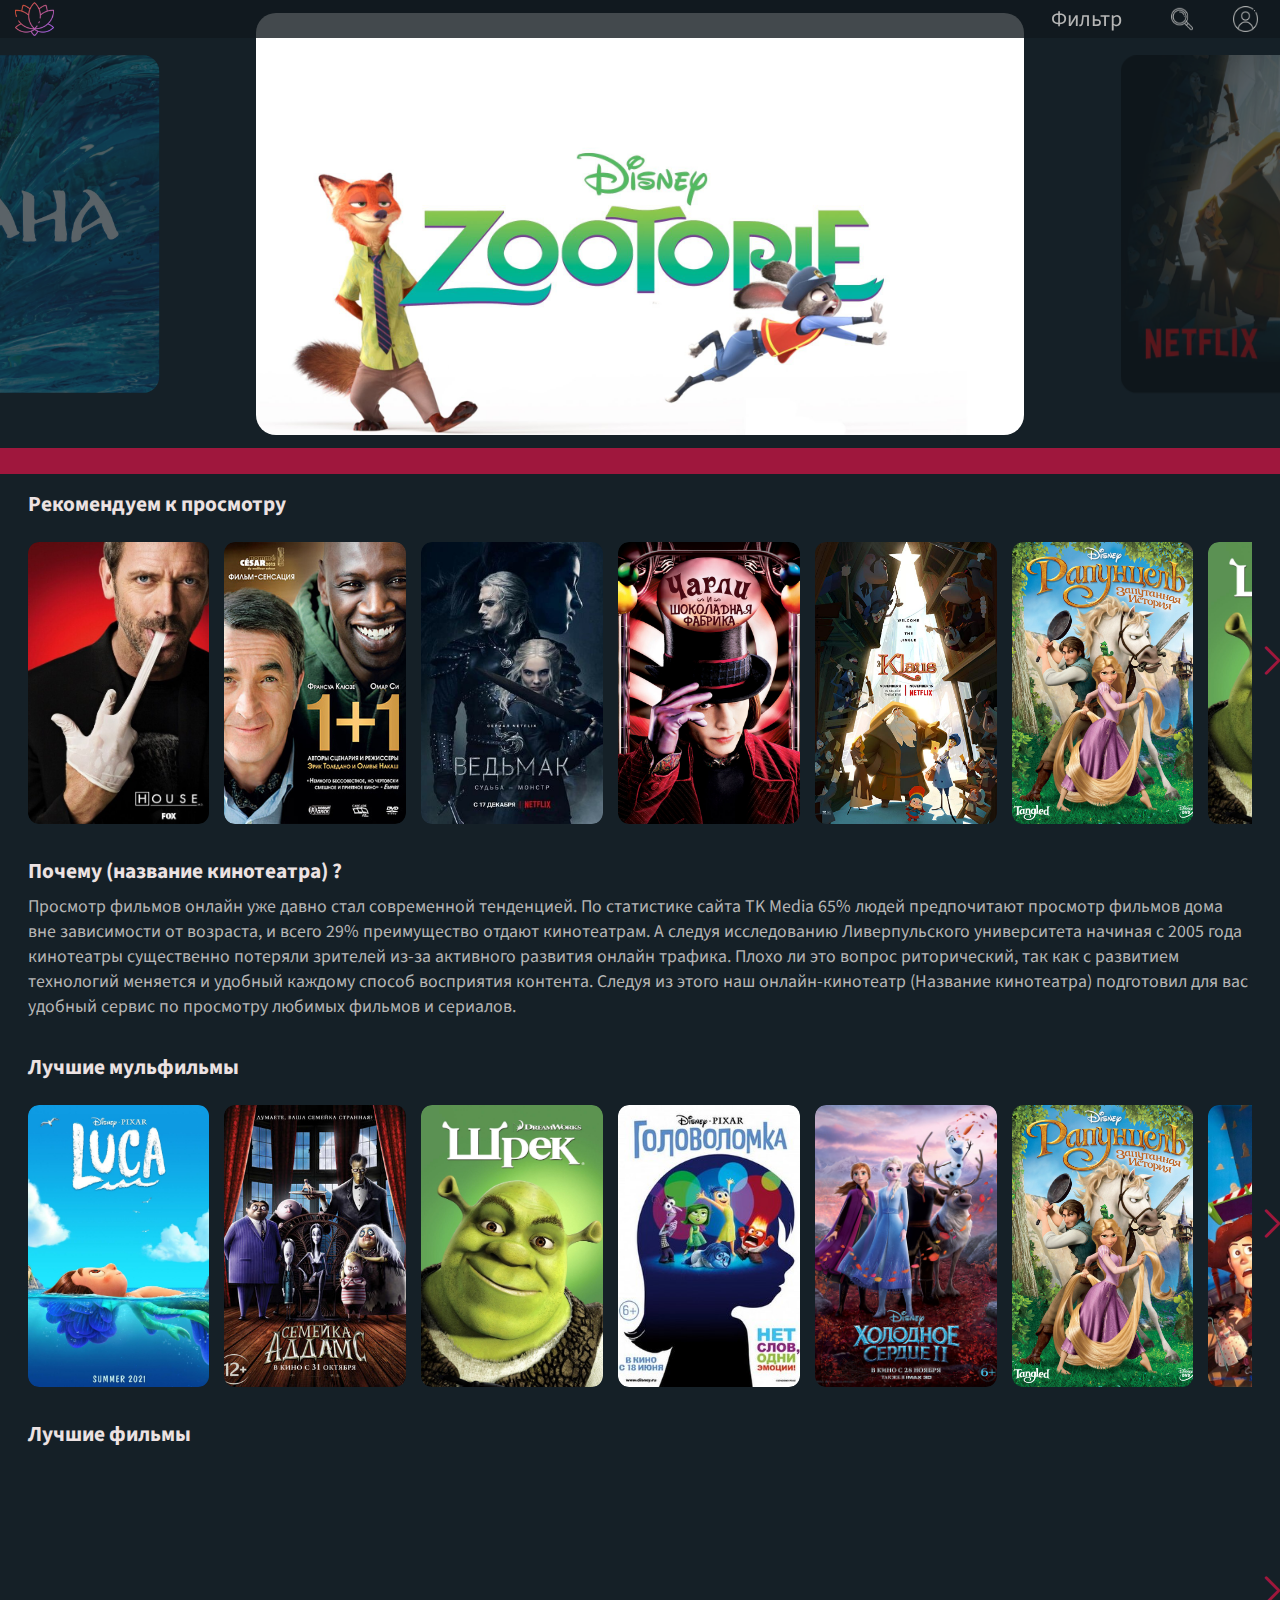
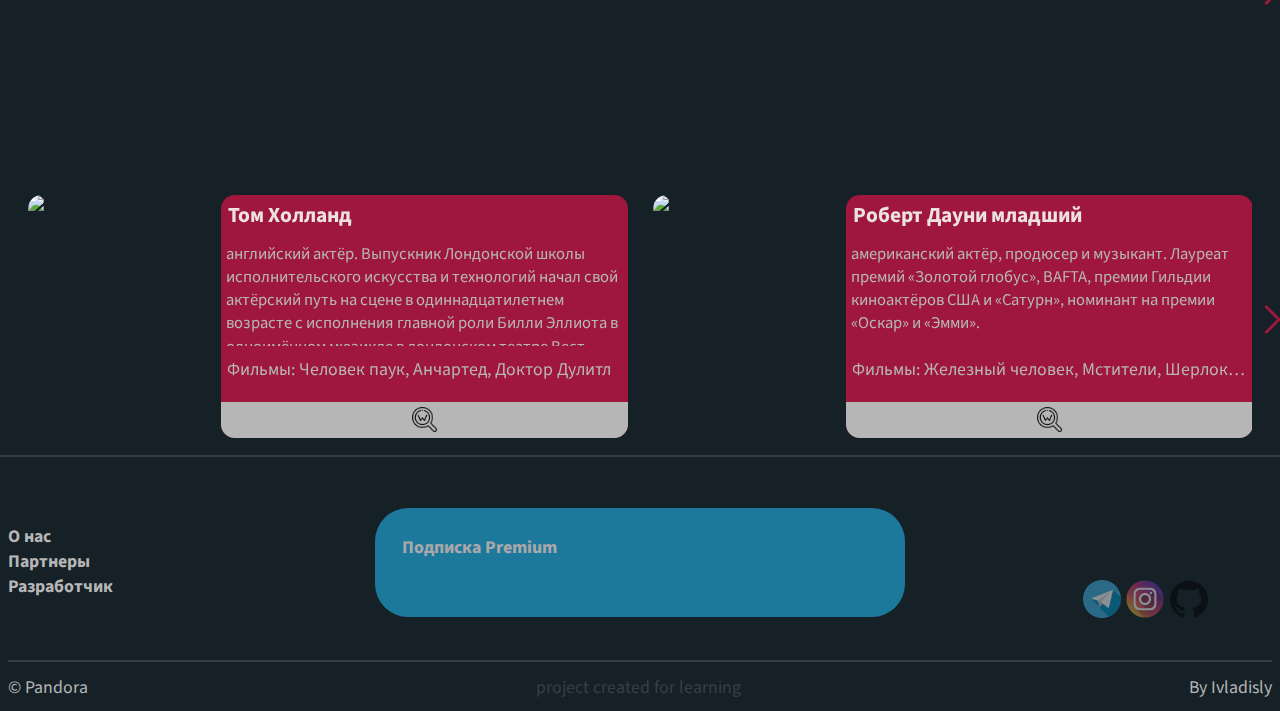
==== commit 94c5e9a9: "Add files via upload" ====
--- a/index.html
+++ b/index.html
@@ -554,6 +554,19 @@
 	<div class="MainSliderBlock actorSliderBlock">
 		<div class="actorInfoMainBlock">
 			<div class="swiper-wrapper actorSlider">
+				<div class="swiper-slide actorSlide">
+						<div class="actorImgBlock">
+							<img class="actorImg" src="https://avatars.mds.yandex.net/get-kinopoisk-image/1600647/9e38e7a7-0dc7-4e04-9a1d-a580ec1b4de4/280x420">
+						</div>
+						<div class="actorInfoBlock">
+							<h3 class="actorTitle">Том Холланд</h3>
+							<p class="actorText">английский актёр. Выпускник Лондонской школы исполнительского искусства и технологий начал свой актёрский путь на сцене в одиннадцатилетнем возрасте с исполнения главной роли Билли Эллиота в одноимённом мюзикле в лондонском театре Вест-Энда</p>
+							<p class="actorFilm"> Фильмы: Человек паук, Анчартед, Доктор Дулитл</p>
+							<div class="actorMoreBlock">
+								<a class="wiki" href="https://ru.wikipedia.org/wiki/Холланд,_Том_(актёр)" target="_blank"><img class="actorMore" src="source/Icons/wiki.png"></a>
+							</div>
+						</div>
+					</div>
 					<div class="swiper-slide actorSlide">
 						<div class="actorImgBlock">
 							<img class="actorImg" src="https://i.pinimg.com/550x/a4/4e/ec/a44eec35220756f4bb0f64190b345822.jpg">
@@ -566,18 +579,30 @@
 								<a class="wiki" href="https://ru.wikipedia.org/wiki/Дауни,_Роберт_(младший)" target="_blank"><img class="actorMore" src="source/Icons/wiki.png"></a>
 							</div>
 						</div>
-
 					</div>
 					<div class="swiper-slide actorSlide">
 						<div class="actorImgBlock">
-							<img class="actorImg" src="https://avatars.mds.yandex.net/get-kinopoisk-image/1600647/9e38e7a7-0dc7-4e04-9a1d-a580ec1b4de4/280x420">
+							<img class="actorImg" src="source/Background/photo_2021-10-24_12-43-20.jpg">
 						</div>
 						<div class="actorInfoBlock">
-							<h3 class="actorTitle">Том Холланд</h3>
-							<p class="actorText">английский актёр. Выпускник Лондонской школы исполнительского искусства и технологий начал свой актёрский путь на сцене в одиннадцатилетнем возрасте с исполнения главной роли Билли Эллиота в одноимённом мюзикле в лондонском театре Вест-Энда</p>
-							<p class="actorFilm"> Фильмы: Человек паук, Анчартед, Доктор Дулитл</p>
+							<h3 class="actorTitle">Мария Сиротенко</h3>
+							<p class="actorText">Украинская актриса, модель, финансист и императрица красоты. Ученица Киевского национального экономического университета. Начала свой путь 15 декабря 2019 года и стала самой успешной девушкой миллионнолетия, и полюбилась миллионам фанатам во всем мире.</p>
+							<p class="actorFilm"> Просто самая лучшая девушка евер</p>
 							<div class="actorMoreBlock">
-								<a class="wiki" href="https://ru.wikipedia.org/wiki/Холланд,_Том_(актёр)" target="_blank"><img class="actorMore" src="source/Icons/wiki.png"></a>
+								<a class="wiki" href="https://www.instagram.com/maria_romanovna29/" target="_blank"><img class="actorMore" src="source/Icons/wiki.png"></a>
+							</div>
+						</div>
+					</div>
+					<div class="swiper-slide actorSlide">
+						<div class="actorImgBlock">
+							<img class="actorImg" src="https://www.kino-teatr.ru/news/21158/188950.jpg">
+						</div>
+						<div class="actorInfoBlock">
+							<h3 class="actorTitle">Крис Эванс</h3>
+							<p class="actorText">американский актёр. Мировую известность ему принесла роль Капитана Америки в Кинематографической вселенной Marvel. Эванс также исполнил роль Человека-факела в фильме «Фантастическая четвёрка» и его сиквеле 2007 года </p>
+							<p class="actorFilm"> Фильмы:Одарённая, Первый мститель, Мстители финал </p>
+							<div class="actorMoreBlock">
+								<a class="wiki" href="https://www.google.com/url?sa=t&rct=j&q=&esrc=s&source=web&cd=&cad=rja&uact=8&ved=2ahUKEwiducXE7Yb2AhWSLOwKHVxaBPgQmhN6BAghEAI&url=https%3A%2F%2Fru.wikipedia.org%2Fwiki%2F%25D0%25AD%25D0%25B2%25D0%25B0%25D0%25BD%25D1%2581%2C_%25D0%259A%25D1%2580%25D0%25B8%25D1%2581&usg=AOvVaw3pWhfZiWPLkOQ1w-3W-IMG" target="_blank"><img class="actorMore" src="source/Icons/wiki.png"></a>
 							</div>
 						</div>
 					</div>
--- a/Style/cascading.css
+++ b/Style/cascading.css
@@ -547,10 +547,11 @@
 .wiki{
 	display: flex;
 	justify-content: center;
-	width: 20%;
+	max-width: 10%;
+	width: 10%;
 }
 .actorMore {
-	object-fit: cover;
+	object-fit: contain;
 	transition: var(--TransitionOptimal);
 	
 }
@@ -684,8 +685,16 @@
 		border-radius: 0.4em;
 		overflow: hidden;
 	}
-	.swiper-button-next, .swiper-button-prev {
-		display: none;
+	body {
+		overflow-x: hidden;
+	}
+	.swiper-button-next:after, .swiper-button-prev:after {
+	height: 20px;
+	width: 40px;
+	color: var(--RubyRed);
+	font-size: 1em;
+	font-weight: bold;
+
 	}
 }
 
@@ -762,14 +771,8 @@
 	.popupContent {
 		height: 33%;
 	}
-	.actorSlide {
-		 
-	}
 	.actorSliderBlock {
 		height: 40vw; 
-	}
-	.actorImgBlock {
-		
 	}
 	.actorInfoBlock {
 	grid-template-columns: 100%;
@@ -782,6 +785,9 @@
 	.actorMoreBlock {
 		opacity: .2;
 	}
-	
-
-}
+	.actorMore{
+		max-width: 100%;
+	}
+	
+
+}
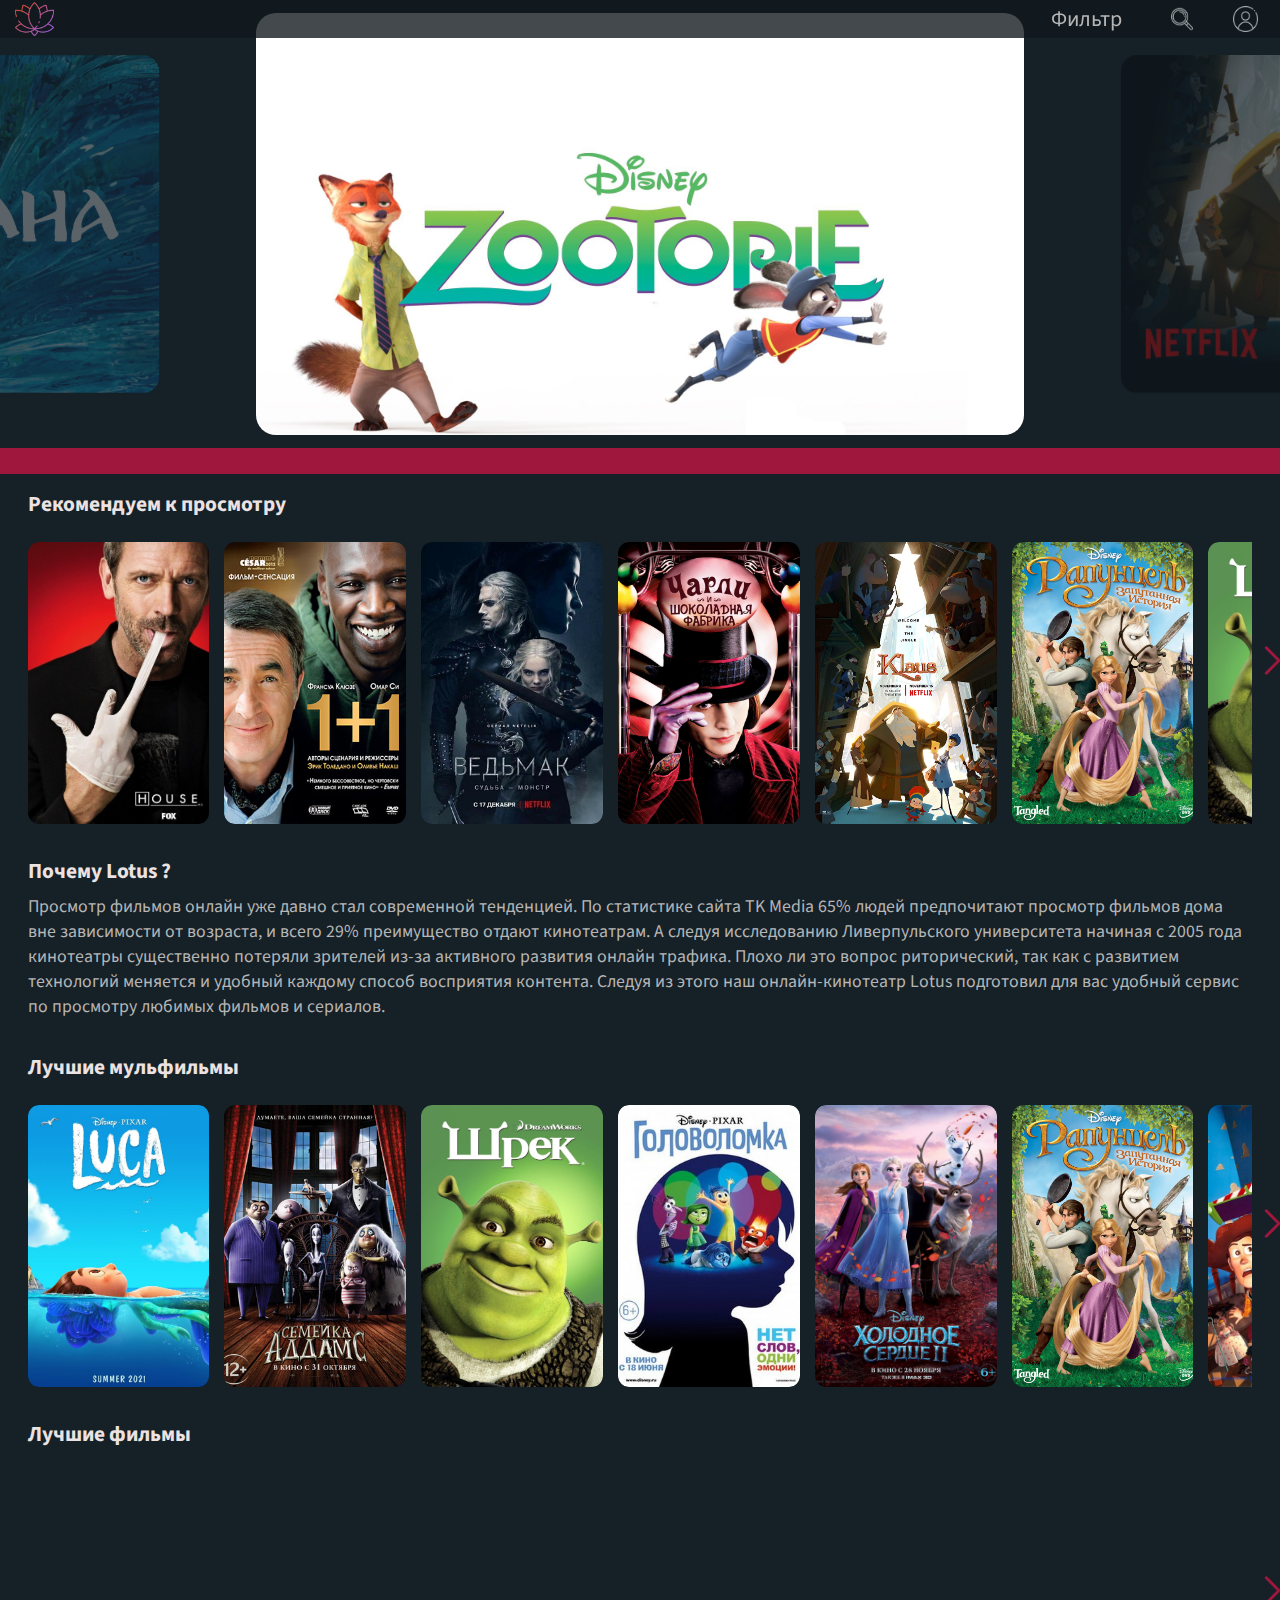
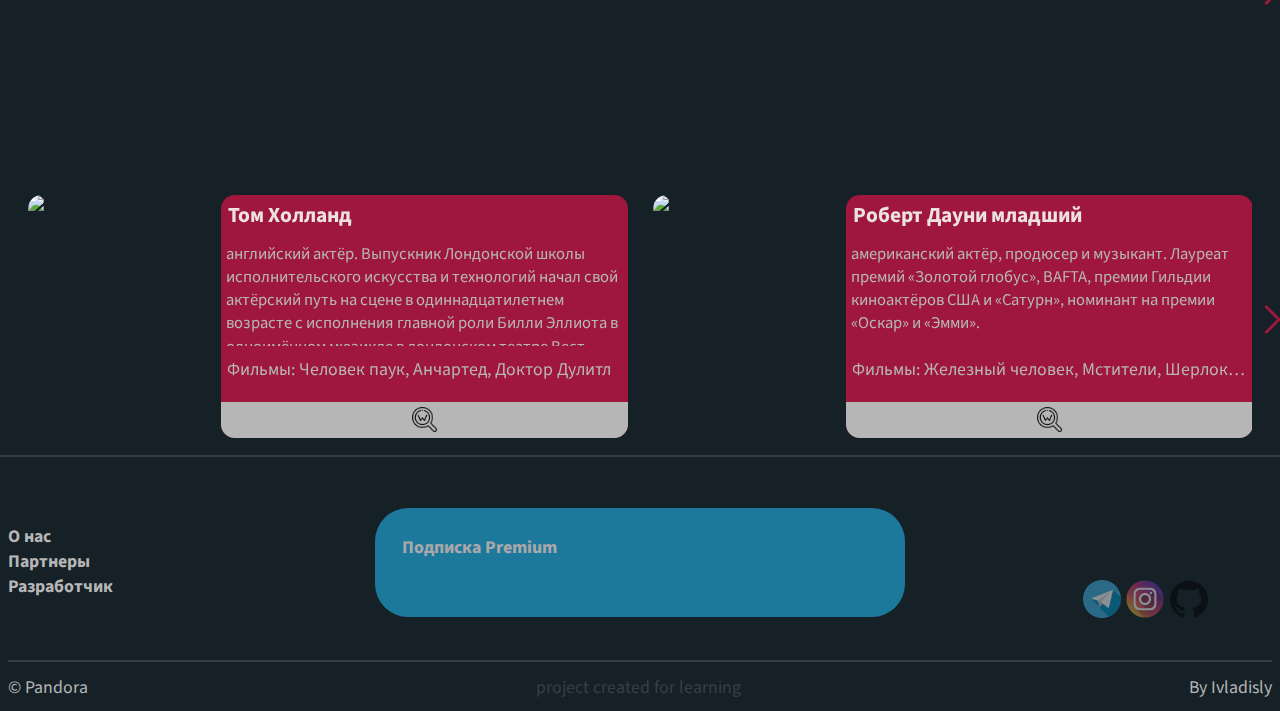
==== commit c9d7d170: "Add files via upload" ====
--- a/index.html
+++ b/index.html
@@ -5,6 +5,7 @@
 	<link rel="preconnect" href="https://fonts.googleapis.com">
 	<link rel="preconnect" href="https://fonts.gstatic.com" crossorigin>
 	<link href="https://fonts.googleapis.com/css2?family=Source+Sans+Pro:wght@400;600&display=swap" rel="stylesheet">
+	<link rel="stylesheet" type="text/css" href="Style/header.css">
 	<link rel="stylesheet" type="text/css" href="Style/swiper/swiper-bundle.min.css">
 	<link rel="stylesheet" type="text/css" href="Style/cascading.css">
 	<meta name="viewport" content="width=device-width, initial-scale=1.0">
@@ -36,7 +37,7 @@
 			<ul class="searchMenu">
 				<ol>Моана</ol>
 				<ol>Хоббиты</ol>
-				<ol>Лука</ol>
+				<a href="Film/Luca.html"><ol>Лука</ol></a>
 				<ol>Дюна</ol>
 				<ol>Клаус</ol>
 				<ol>Пираты Карибского моря</ol>
@@ -286,6 +287,7 @@
 								<p class="film_raiting">7.7<span class="bar"><span class="rating" style="width: 77%;"></span></span></p>
 								<p class="genre">2021, фэнтези, комедия</p>
 								<p class="duration">95 мин.</p>
+								<a href="Film/Luca.html" class="filmLink"></a>
 							</div>
 						</div>
 					</div>
@@ -300,8 +302,8 @@
 			</div>
 		</div>
 		<div class="AboutUsInfoBlock">
-			<h2> Почему (название кинотеатра) ?</h2>
-			<p> Просмотр фильмов онлайн уже давно стал современной тенденцией. По статистике сайта TK Media 65% людей предпочитают просмотр фильмов дома вне зависимости от возраста, и всего 29% преимущество отдают кинотеатрам. А следуя исследованию Ливерпульского университета начиная с 2005 года кинотеатры существенно потеряли зрителей из-за активного развития онлайн трафика. Плохо ли это вопрос риторический, так как с развитием технологий меняется и удобный каждому способ восприятия контента. Следуя из этого наш онлайн-кинотеатр (Название кинотеатра) подготовил для вас удобный сервис по просмотру любимых фильмов и сериалов.</p>
+			<h2> Почему Lotus ?</h2>
+			<p> Просмотр фильмов онлайн уже давно стал современной тенденцией. По статистике сайта TK Media 65% людей предпочитают просмотр фильмов дома вне зависимости от возраста, и всего 29% преимущество отдают кинотеатрам. А следуя исследованию Ливерпульского университета начиная с 2005 года кинотеатры существенно потеряли зрителей из-за активного развития онлайн трафика. Плохо ли это вопрос риторический, так как с развитием технологий меняется и удобный каждому способ восприятия контента. Следуя из этого наш онлайн-кинотеатр Lotus подготовил для вас удобный сервис по просмотру любимых фильмов и сериалов.</p>
 		</div>
 		<div class="MainSliderBlock">
 			<h2> Лучшие мульфильмы </h2>
@@ -310,6 +312,7 @@
 					<div class="swiper-slide recomendedFilm">
 						<div class="filmIMG__inner" style="background-image: url(source/Background/Movie_Poster/Recomended/Luca.jpg);">
 							<div class="aboutFilm">
+								<a href="Film/Luca.html" class="filmLink"></a>
 								<h3 class="title" href=""> Лука </h3>
 								<div class="follow follow_film"></div>
 								<p class="film_raiting">7.7<span class="bar"><span class="rating" style="width: 77%;"></span></span></p>
@@ -663,6 +666,7 @@
 	</footer>
 	<script type="text/javascript" src="Style/swiper/swiper-bundle.min.js"></script>
 	<script type="text/javascript" src="logic.js"></script>
+	<script type="text/javascript" src="header.js"></script>
 </body>
 </html>
 
--- a/Style/header.css
+++ b/Style/header.css
@@ -0,0 +1,313 @@
+/* ======================head====================== */
+
+
+.mainHeadBlock {
+	z-index: 100;
+	width: 100%;
+	height: 3vw;
+	background-color: var(--DarkBlueOpacity);
+	position: fixed;
+
+}
+.header {
+	width: 100%;
+	max-width: 1600px;
+	height: 100%;
+
+	margin: 0 auto;
+	padding: 0 .1em;
+
+	display: grid;
+	align-items: center;
+	justify-items: center;
+	grid-template-columns: 5% 75% 10% 5% 5%;
+	grid-template-rows: 100%;
+	grid-template-areas:"logo none empty search user";
+
+	
+}
+.ul {
+	color:  var(--TextColor);
+	font-size: .8em;
+	cursor: pointer;
+	grid-area: empty;
+	transition: var(--TransitionMinimal);
+}
+.ul:hover {
+	color: #fff;
+}
+.logo {
+	width: 2em;
+	height: 100%;
+	max-width: 100%;
+	object-fit: contain;
+
+	grid-area: logo;
+}
+.logoLink {
+	max-width: 100%;
+	height: 100%;
+}
+
+.searchMainBlock {
+	width: 1.7vw;
+	height: 100%;
+	grid-area: search;
+	cursor: pointer;
+}
+#search_icon {
+	max-width: 100%;
+	height: 100%;
+	transition: var(--TransitionMinimal);
+	will-change: transform;
+	transform-origin: center center;
+	object-fit: contain;
+}
+#search_icon:hover {
+	transform: scale(1.1);
+}
+.profile {
+	width: 2vw;
+	height: 100%;
+	grid-area: user;
+	cursor: pointer;
+}
+#user_icon {
+	max-width: 100%;
+	height: 100%;
+	transition: var(--TransitionMinimal);
+	object-fit: contain;
+}
+#user_icon:hover {
+	transform: scale(1.1);
+}
+.popupSearch {
+	z-index: 1000;
+	width: 100%;
+	height: 100%;
+	position: fixed;
+	display: flex;
+	justify-content: center;
+	padding: 1em;
+	background-color: var(--Popup);
+	transition: var(--TransitionMinimal);
+	opacity: 0;
+	visibility: hidden;
+	
+}
+.popupSearch.open {
+	opacity: 1;
+	visibility: visible;
+}
+.popupContent {
+	width: 100%;
+	max-width: 1600px;
+	height: 80%;
+	position: relative;
+	transition: var(--TransitionMinimal);
+	transform: translate(0, -100%);
+}
+.popupContent.open {
+	transform: translate(0);
+}
+.searchInput {
+	width: 100%;
+	height: 4vw;
+	padding-left: .5em;
+	background-color: var(--DarkBlue);
+	color: var(--TextColor);
+	border-radius: .8em;
+	border: .04em solid var(--TextColor);
+}
+.popupClose {
+	cursor: pointer;
+	float: right;
+    margin: 1em;
+	color: var(--TextColor);
+	transition: var(--TransitionMinimal);
+}
+.popupClose:hover {
+	color: var(--TitleColor);
+	transform: scale(1.2);
+}
+.searchMenu {
+	color: var(--TextColor);
+	margin-top: 2em;
+	cursor: pointer;
+	padding-bottom: .5em;
+	height: 79%;
+	overflow-y: hidden;
+}
+.searchMenu ol {
+	margin-bottom: .2em;
+	display: block;
+	width: 40%;
+}
+.searchMenu ol.hide {
+	display: none;
+}
+.searchMenu ol:hover {
+	background-color: var(--RubyRed);
+	color: var(--TitleColor);
+}
+mark {
+	background-color: var(--RubyRed);
+}
+
+
+/* ============================Bottom============================ */
+.mainBottomBlock {
+	width: 100%;
+	height: 20vw;
+	max-width: 1600px;
+	padding: .8em .3em; 
+	margin: 0 auto;
+	overflow: hidden;
+
+	border-top: 2px solid #fff2;
+
+}
+.bottomStageTop {
+	width: 100%;
+	height: 80%;
+	margin-bottom: .5em;
+
+	display: grid;
+	justify-items: center;
+	align-items: center;
+	grid-template-columns:1fr 3fr 1fr;
+	grid-template-areas: 
+	"link subscribeButton none"
+	"link subscribeButton none"
+	"link subscribeButton social";
+}
+.bottomUl {
+	width: 100%;
+	grid-area: link;
+	font-weight: bold;
+}
+.bottomUl p:hover {
+	color: var(--RubyRed);
+	cursor: pointer;
+	transition: var(--TransitionMinimal);
+}
+.bottomButtonSubscribe {
+	width: 70%;
+	height: 65%;
+	padding: 1em;
+	text-align: left;
+	font-weight: bold;
+	background-color: var(--SubscribeButton);
+	border-radius: 1.2em;
+	transition: var(--TransitionOptimal);
+	opacity: .7;
+
+	grid-area: subscribeButton;
+}
+.bottomButtonSubscribe p {
+	color: var(--TitleColor);
+}
+.bottomButtonSubscribe:hover {
+	opacity: 1;
+	box-shadow: .4em .5em .05em .1em #1a566d;
+}
+.social {
+	width: 100%;
+	height: 100%;
+	display: flex;
+	justify-content: center;
+	align-items: center;
+	grid-area: social;
+}
+.socialNetwork{
+	width: 15%;
+	margin: .1em;
+	cursor: pointer;
+}
+.socialNetwork img {
+	max-width: 100%;
+	object-fit: cover;
+	transition: var(--TransitionMinimal);
+	opacity: .5;
+}
+.socialNetwork img:hover{
+	opacity: 1;
+	transform: translate(0 , -.2em);
+
+
+}
+
+.bottomStageBottom {
+	width: 100%;
+	height: 20%;
+	padding-top: .5em;
+	display: flex;
+	justify-content: space-between;
+	border-top: 2px solid #fff2;
+}
+
+.bottomStageBottom p:nth-child(2){
+	opacity: .2;
+}
+
+
+.filmLink {
+	width: 100%;
+	height: 100%;
+	position: absolute;
+	z-index: 1000;
+}
+
+
+
+@media (max-width: 900px) and (max-height: 420px) {
+	.header {
+		grid-template-columns: 25% 25% 25% 25%;
+		grid-template-areas:"logo empty search user";
+	}
+	.searchMainBlock {
+		width: 25%;
+		margin-left: 1.5em;
+	}
+	.profile {
+		width: 25%;
+	}
+	.ul {
+		font-size: 1.4em;
+	}
+	.searchMenu ol {
+		width: 100%;
+	}
+	.popupContent {
+		height: 33%;
+	}
+.mainHeadBlock {
+		height: 10vw;
+	}
+	.searchInput {
+		height: 10vw;
+	}
+}
+@media (max-width: 600px) {
+	.header {
+		grid-template-columns: 25% 25% 25% 25%;
+		grid-template-areas:"logo empty search user";
+	}
+	.mainHeadBlock {
+		height: 20vw;
+	}
+	.searchInput {
+		height: 15vw;
+	}
+	.searchMainBlock {
+		width: 35%;
+		margin-left: 1.5em;
+	}
+	.profile {
+		width: 35%;
+	}
+	.ul {
+		font-size: 1.4em;
+	}
+	
+}--- a/Style/cascading.css
+++ b/Style/cascading.css
@@ -44,162 +44,6 @@
 	overflow-x: hidden;
 
 }
- /* ======================head====================== */
-
-
-.mainHeadBlock {
-	z-index: 100;
-	width: 100%;
-	height: 3vw;
-	background-color: var(--DarkBlueOpacity);
-	position: fixed;
-
-}
-.header {
-	width: 100%;
-	max-width: 1600px;
-	height: 100%;
-
-	margin: 0 auto;
-	padding: 0 .1em;
-
-	display: grid;
-	align-items: center;
-	justify-items: center;
-	grid-template-columns: 5% 75% 10% 5% 5%;
-	grid-template-rows: 100%;
-	grid-template-areas:"logo none empty search user";
-
-	
-}
-.ul {
-	color:  var(--TextColor);
-	font-size: .8em;
-	cursor: pointer;
-	grid-area: empty;
-	transition: var(--TransitionMinimal);
-}
-.ul:hover {
-	color: #fff;
-}
-.logo {
-	width: 2em;
-	height: 100%;
-	max-width: 100%;
-	object-fit: contain;
-
-	grid-area: logo;
-}
-.logoLink {
-	max-width: 100%;
-	height: 100%;
-}
-
-.searchMainBlock {
-	width: 1.7vw;
-	height: 100%;
-	grid-area: search;
-	cursor: pointer;
-}
-#search_icon {
-	max-width: 100%;
-	height: 100%;
-	transition: var(--TransitionMinimal);
-	will-change: transform;
-	transform-origin: center center;
-	object-fit: contain;
-}
-#search_icon:hover {
-	transform: scale(1.1);
-}
-.profile {
-	width: 2vw;
-	height: 100%;
-	grid-area: user;
-	cursor: pointer;
-}
-#user_icon {
-	max-width: 100%;
-	height: 100%;
-	transition: var(--TransitionMinimal);
-	object-fit: contain;
-}
-#user_icon:hover {
-	transform: scale(1.1);
-}
-.popupSearch {
-	z-index: 1000;
-	width: 100%;
-	height: 100%;
-	position: fixed;
-	display: flex;
-	justify-content: center;
-	padding: 1em;
-	background-color: var(--Popup);
-	transition: var(--TransitionMinimal);
-	opacity: 0;
-	visibility: hidden;
-	
-}
-.popupSearch.open {
-	opacity: 1;
-	visibility: visible;
-}
-.popupContent {
-	width: 100%;
-	max-width: 1600px;
-	height: 80%;
-	position: relative;
-	transition: var(--TransitionMinimal);
-	transform: translate(0, -100%);
-}
-.popupContent.open {
-	transform: translate(0);
-}
-.searchInput {
-	width: 100%;
-	height: 4vw;
-	padding-left: .5em;
-	background-color: var(--DarkBlue);
-	color: var(--TextColor);
-	border-radius: .8em;
-	border: .04em solid var(--TextColor);
-}
-.popupClose {
-	cursor: pointer;
-	float: right;
-    margin: 1em;
-	color: var(--TextColor);
-	transition: var(--TransitionMinimal);
-}
-.popupClose:hover {
-	color: var(--TitleColor);
-	transform: scale(1.2);
-}
-.searchMenu {
-	color: var(--TextColor);
-	margin-top: 2em;
-	cursor: pointer;
-	padding-bottom: .5em;
-	height: 79%;
-	overflow-y: hidden;
-}
-.searchMenu ol {
-	margin-bottom: .2em;
-	display: block;
-	width: 40%;
-}
-.searchMenu ol.hide {
-	display: none;
-}
-.searchMenu ol:hover {
-	background-color: var(--RubyRed);
-	color: var(--TitleColor);
-}
-mark {
-	background-color: var(--RubyRed);
-}
-
 /* ======================/head====================== */
 .headerHEADER {
 	margin: 0 auto;
@@ -465,6 +309,12 @@
 	display: flex;
 	justify-content: center;
 	align-items: center;
+}
+.filmLink {
+	width: 100%;
+	height: 100%;
+	position: absolute;
+	opacity: 0;
 }
 /* ============================ActorSlider============================ */
 .actorSliderBlock {
@@ -557,100 +407,6 @@
 }
 .actorMore:hover {
 	transform: scale(1.1);
-}
-/* ============================Bottom============================ */
-.mainBottomBlock {
-	width: 100%;
-	height: 20vw;
-	max-width: 1600px;
-	padding: .8em .3em; 
-	margin: 0 auto;
-	overflow: hidden;
-
-	border-top: 2px solid #fff2;
-
-}
-.bottomStageTop {
-	width: 100%;
-	height: 80%;
-	margin-bottom: .5em;
-
-	display: grid;
-	justify-items: center;
-	align-items: center;
-	grid-template-columns:1fr 3fr 1fr;
-	grid-template-areas: 
-	"link subscribeButton none"
-	"link subscribeButton none"
-	"link subscribeButton social";
-}
-.bottomUl {
-	width: 100%;
-	grid-area: link;
-	font-weight: bold;
-}
-.bottomUl p:hover {
-	color: var(--RubyRed);
-	cursor: pointer;
-	transition: var(--TransitionMinimal);
-}
-.bottomButtonSubscribe {
-	width: 70%;
-	height: 65%;
-	padding: 1em;
-	text-align: left;
-	font-weight: bold;
-	background-color: var(--SubscribeButton);
-	border-radius: 1.2em;
-	transition: var(--TransitionOptimal);
-	opacity: .7;
-
-	grid-area: subscribeButton;
-}
-.bottomButtonSubscribe p {
-	color: var(--TitleColor);
-}
-.bottomButtonSubscribe:hover {
-	opacity: 1;
-	box-shadow: .4em .5em .05em .1em #1a566d;
-}
-.social {
-	width: 100%;
-	height: 100%;
-	display: flex;
-	justify-content: center;
-	align-items: center;
-	grid-area: social;
-}
-.socialNetwork{
-	width: 15%;
-	margin: .1em;
-	cursor: pointer;
-}
-.socialNetwork img {
-	max-width: 100%;
-	object-fit: cover;
-	transition: var(--TransitionMinimal);
-	opacity: .5;
-}
-.socialNetwork img:hover{
-	opacity: 1;
-	transform: translate(0 , -.2em);
-
-
-}
-
-.bottomStageBottom {
-	width: 100%;
-	height: 20%;
-	padding-top: .5em;
-	display: flex;
-	justify-content: space-between;
-	border-top: 2px solid #fff2;
-}
-
-.bottomStageBottom p:nth-child(2){
-	opacity: .2;
 }
 
 /* Media */
